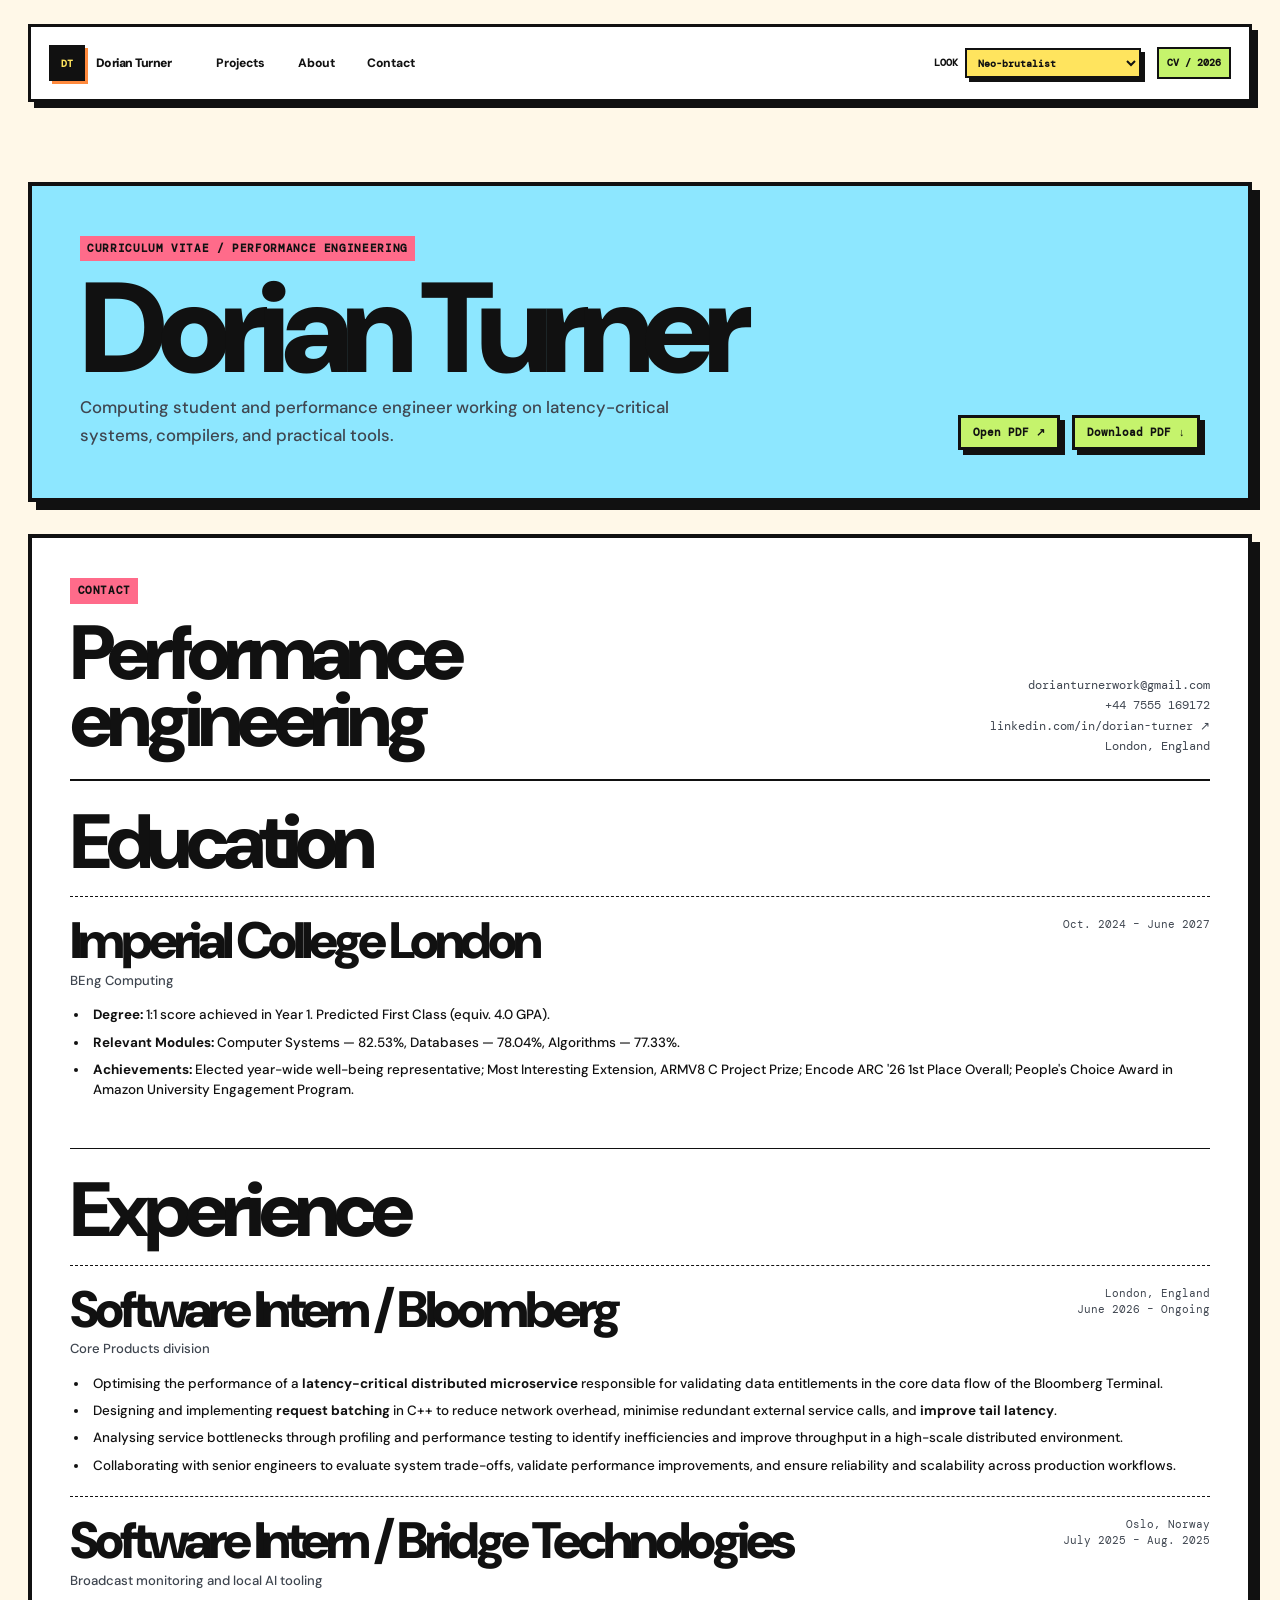
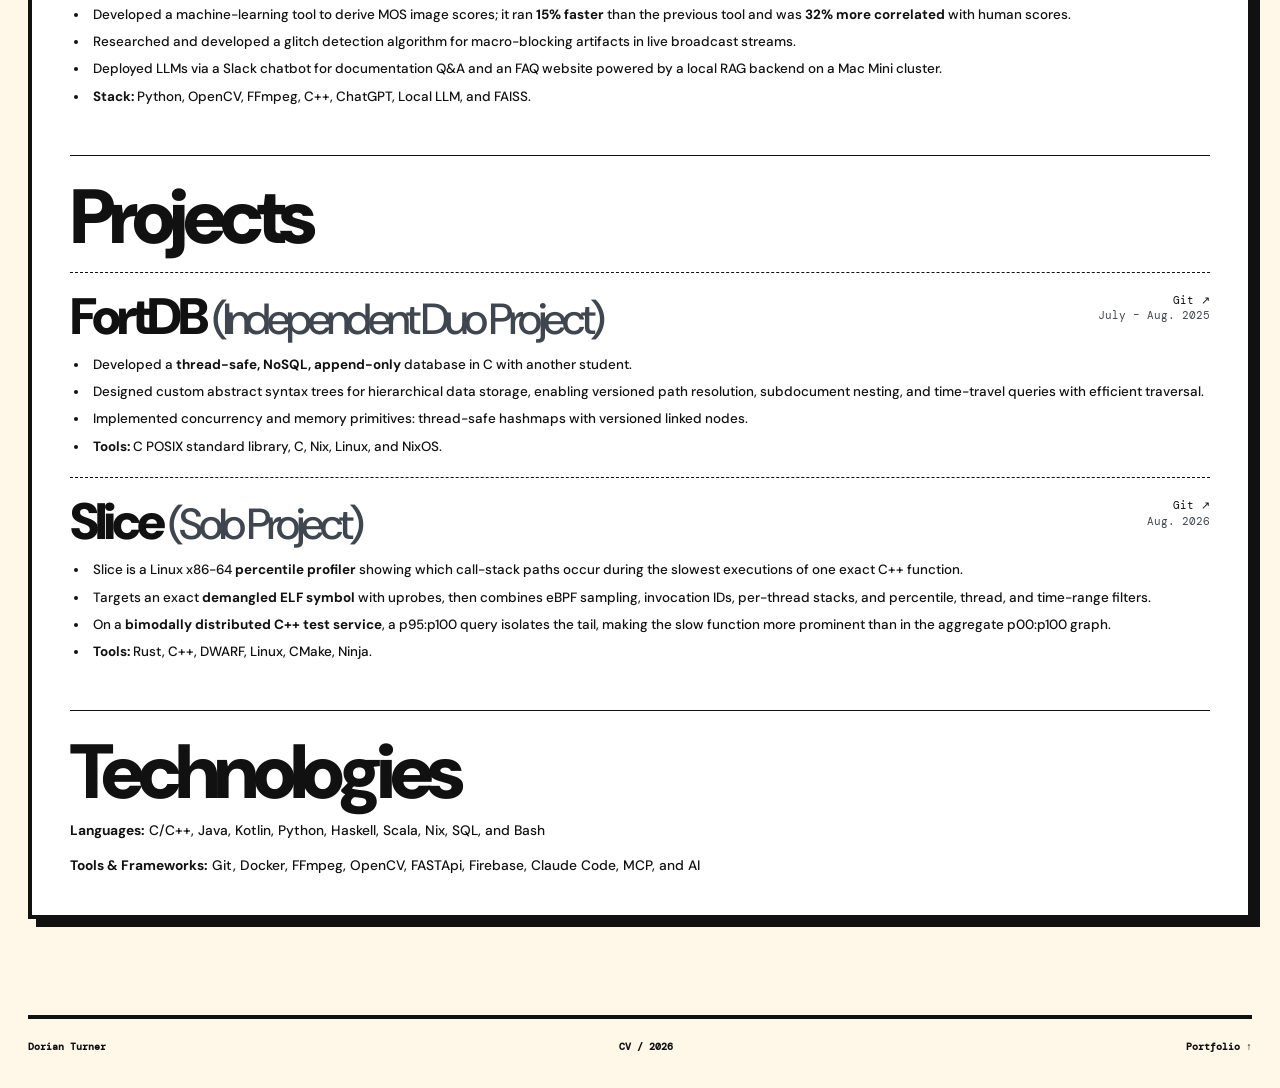
==== cv.html @ 64f3e95e "Add themed CV and live Slice demo" ====
<!doctype html>
<html lang="en">
<head>
  <meta charset="utf-8">
  <meta name="viewport" content="width=device-width, initial-scale=1">
  <meta name="description" content="Dorian Turner's performance engineering CV.">
  <title>CV — Dorian Turner</title>
  <script src="js/theme-config.js"></script>
  <script src="js/theme-preload.js"></script>
  <link href="https://fonts.googleapis.com/css2?family=DM+Mono:wght@400;500&family=DM+Sans:wght@400;500;600;700&family=Orbitron:wght@500;600;700&family=Playfair+Display:wght@600;700&family=Space+Grotesk:wght@400;500;600;700&display=swap" rel="stylesheet">
  <link rel="stylesheet" href="styles/site.css">
  <link rel="stylesheet" href="styles/neo.css">
  <link rel="stylesheet" href="styles/widgets.css">
  <link rel="stylesheet" href="styles/fungus.css">
  <link rel="stylesheet" href="styles/mono.css">
  <link rel="stylesheet" href="styles/web1.css">
  <link rel="stylesheet" href="styles/retro.css">
  <link rel="stylesheet" href="styles/eyesore.css">
  <link rel="stylesheet" href="styles/theme-layout.css">
  <link rel="stylesheet" href="styles/cv.css">
  <script src="js/site.js" defer></script>
</head>
<body>
  <header class="site-header">
    <a class="wordmark" href="index.html" aria-label="Dorian Turner portfolio home"><span class="wordmark-mark">DT</span><span>Dorian Turner</span></a>
    <nav aria-label="Primary navigation"><a href="index.html#projects">Projects</a><a href="index.html#about">About</a><a href="index.html#contact">Contact</a></nav>
    <div class="header-tools">
      <label class="look-switcher" for="look-select"><span>Look</span><select id="look-select" name="look"><option value="neo">Neo-brutalist</option><option value="fungus">Organic</option><option value="mono">Old-school mono desktop</option><option value="web1">Web 1.0</option></select></label>
      <span class="header-meta">CV / 2026</span>
    </div>
  </header>

  <main class="cv-page">
    <section class="cv-hero" aria-labelledby="cv-title">
      <div>
        <p class="section-label">Curriculum vitae / performance engineering</p>
        <h1 id="cv-title">Dorian Turner</h1>
        <p class="cv-lede">Computing student and performance engineer working on latency-critical systems, compilers, and practical tools.</p>
      </div>
      <div class="cv-actions">
        <a class="cv-chip" href="assets/cv/performance-engineering.pdf" target="_blank" rel="noopener noreferrer">Open PDF <span aria-hidden="true">↗</span></a>
        <a class="cv-chip cv-chip-secondary" href="assets/cv/performance-engineering.pdf" download>Download PDF <span aria-hidden="true">↓</span></a>
      </div>
    </section>

    <article class="cv-sheet">
      <header class="cv-contact">
        <div><p class="section-label">Contact</p><h2>Performance engineering</h2></div>
        <div class="cv-contact-links"><a href="mailto:dorianturnerwork@gmail.com">dorianturnerwork@gmail.com</a><a href="tel:+447555169172">+44 7555 169172</a><a href="https://www.linkedin.com/in/dorian-turner/" target="_blank" rel="noopener noreferrer">linkedin.com/in/dorian-turner ↗</a><span>London, England</span></div>
      </header>

      <section class="cv-section" aria-labelledby="cv-education-title">
        <h2 id="cv-education-title">Education</h2>
        <article class="cv-entry">
          <div class="cv-entry-heading"><div><h3>Imperial College London</h3><p>BEng Computing</p></div><time>Oct. 2024 – June 2027</time></div>
          <ul>
            <li><strong>Degree:</strong> 1:1 score achieved in Year 1. Predicted First Class (equiv. 4.0 GPA).</li>
            <li><strong>Relevant Modules:</strong> Computer Systems — 82.53%, Databases — 78.04%, Algorithms — 77.33%.</li>
            <li><strong>Achievements:</strong> Elected year-wide well-being representative; Most Interesting Extension, ARMV8 C Project Prize; Encode ARC '26 1st Place Overall; People's Choice Award in Amazon University Engagement Program.</li>
          </ul>
        </article>
      </section>

      <section class="cv-section" aria-labelledby="cv-experience-title">
        <h2 id="cv-experience-title">Experience</h2>
        <article class="cv-entry">
          <div class="cv-entry-heading"><div><h3>Software Intern / Bloomberg</h3><p>Core Products division</p></div><time>London, England<br>June 2026 – Ongoing</time></div>
          <ul>
            <li>Optimising the performance of a <strong>latency-critical distributed microservice</strong> responsible for validating data entitlements in the core data flow of the Bloomberg Terminal.</li>
            <li>Designing and implementing <strong>request batching</strong> in C++ to reduce network overhead, minimise redundant external service calls, and <strong>improve tail latency</strong>.</li>
            <li>Analysing service bottlenecks through profiling and performance testing to identify inefficiencies and improve throughput in a high-scale distributed environment.</li>
            <li>Collaborating with senior engineers to evaluate system trade-offs, validate performance improvements, and ensure reliability and scalability across production workflows.</li>
          </ul>
        </article>
        <article class="cv-entry">
          <div class="cv-entry-heading"><div><h3>Software Intern / Bridge Technologies</h3><p>Broadcast monitoring and local AI tooling</p></div><time>Oslo, Norway<br>July 2025 – Aug. 2025</time></div>
          <ul>
            <li>Developed a machine-learning tool to derive MOS image scores; it ran <strong>15% faster</strong> than the previous tool and was <strong>32% more correlated</strong> with human scores.</li>
            <li>Researched and developed a glitch detection algorithm for macro-blocking artifacts in live broadcast streams.</li>
            <li>Deployed LLMs via a Slack chatbot for documentation Q&amp;A and an FAQ website powered by a local RAG backend on a Mac Mini cluster.</li>
            <li><strong>Stack:</strong> Python, OpenCV, FFmpeg, C++, ChatGPT, Local LLM, and FAISS.</li>
          </ul>
        </article>
      </section>

      <section class="cv-section" aria-labelledby="cv-projects-title">
        <h2 id="cv-projects-title">Projects</h2>
        <article class="cv-entry">
          <div class="cv-entry-heading"><div><h3>FortDB <span>(Independent Duo Project)</span></h3></div><time><a href="https://github.com/dorianturner/fortdb" target="_blank" rel="noopener noreferrer">Git ↗</a><br>July – Aug. 2025</time></div>
          <ul>
            <li>Developed a <strong>thread-safe, NoSQL, append-only</strong> database in C with another student.</li>
            <li>Designed custom abstract syntax trees for hierarchical data storage, enabling versioned path resolution, subdocument nesting, and time-travel queries with efficient traversal.</li>
            <li>Implemented concurrency and memory primitives: thread-safe hashmaps with versioned linked nodes.</li>
            <li><strong>Tools:</strong> C POSIX standard library, C, Nix, Linux, and NixOS.</li>
          </ul>
        </article>
        <article class="cv-entry">
          <div class="cv-entry-heading"><div><h3>Slice <span>(Solo Project)</span></h3></div><time><a href="https://github.com/dorianturner/slice" target="_blank" rel="noopener noreferrer">Git ↗</a><br>Aug. 2026</time></div>
          <ul>
            <li>Slice is a Linux x86-64 <strong>percentile profiler</strong> showing which call-stack paths occur during the slowest executions of one exact C++ function.</li>
            <li>Targets an exact <strong>demangled ELF symbol</strong> with uprobes, then combines eBPF sampling, invocation IDs, per-thread stacks, and percentile, thread, and time-range filters.</li>
            <li>On a <strong>bimodally distributed C++ test service</strong>, a p95:p100 query isolates the tail, making the slow function more prominent than in the aggregate p00:p100 graph.</li>
            <li><strong>Tools:</strong> Rust, C++, DWARF, Linux, CMake, Ninja.</li>
          </ul>
        </article>
      </section>

      <section class="cv-section cv-technologies" aria-labelledby="cv-technologies-title">
        <h2 id="cv-technologies-title">Technologies</h2>
        <p><strong>Languages:</strong> C/C++, Java, Kotlin, Python, Haskell, Scala, Nix, SQL, and Bash</p>
        <p><strong>Tools &amp; Frameworks:</strong> Git, Docker, FFmpeg, OpenCV, FASTApi, Firebase, Claude Code, MCP, and AI</p>
      </section>
    </article>
  </main>

  <footer class="site-footer"><span>Dorian Turner</span><span>CV / 2026</span><a href="index.html">Portfolio ↑</a></footer>
</body>
</html>
---- styles/site.css ----
/* Neutral component and document structure. Visual themes live in their own files. */
:root {
  --ink: #20242b;
  --muted: #66707a;
  --paper: #f8f7f2;
  --line: #d8d7d0;
  --blue: #cfe4f1;
  --blue-ink: #2d6f91;
  --lilac: #e2dced;
  --orange: #ecb98d;
  --orange-ink: #8a4f2f;
  --cream: #f2e7bd;
  --acid: #dceec2;
  --pink: #ead0d0;
  --serif: "Playfair Display", Georgia, serif;
  --sans: "DM Sans", system-ui, sans-serif;
  --mono: "DM Mono", monospace;
}

* { box-sizing: border-box; }
html { scroll-behavior: smooth; }
body { margin: 0; background: var(--paper); color: var(--ink); font: 400 16px/1.65 var(--sans); }
a { color: inherit; text-decoration: none; }
a:focus-visible, button:focus-visible, input:focus-visible, select:focus-visible { outline: 2px solid var(--blue-ink); outline-offset: 4px; }

.site-header, main, .site-footer { width: min(1180px, calc(100% - 72px)); margin-inline: auto; }
.site-header { display: flex; align-items: center; justify-content: space-between; gap: 2rem; padding: 2.2rem 0 1.5rem; border-bottom: 1px solid var(--line); font-size: .76rem; }
.wordmark { display: inline-flex; align-items: center; gap: .7rem; font-weight: 700; }
.wordmark-mark { display: grid; place-items: center; width: 2rem; height: 2rem; border-radius: 50%; background: var(--ink); color: var(--paper); font: .65rem var(--mono); }
nav { display: flex; gap: 2rem; color: var(--muted); }
nav a:hover { color: var(--blue-ink); }
.header-meta, .section-label, .card-type, .card-index, .card-link, .hero-facts dt, .site-footer { font-family: var(--mono); }
.header-meta { color: var(--muted); font-size: .65rem; }

main { padding: 5.5rem 0 6rem; }
.home-hero { display: grid; grid-template-columns: 1.3fr .7fr; gap: 4rem; align-items: end; min-height: 450px; padding-bottom: 6rem; }
.section-label { margin: 0 0 1rem; color: var(--blue-ink); font-size: .66rem; letter-spacing: .08em; text-transform: uppercase; }
h1, h2, h3, p { margin-top: 0; }
h1 { margin-bottom: 1.3rem; font: 700 clamp(4.5rem, 10vw, 9rem)/.9 var(--serif); letter-spacing: -.07em; }
h2 { margin-bottom: 0; font: 600 clamp(2.5rem, 5vw, 4.6rem)/1 var(--serif); letter-spacing: -.06em; }
.hero-summary { max-width: 32rem; margin: 0; color: var(--muted); font-size: 1.08rem; }
.hero-facts { margin: 0; border-top: 1px solid var(--line); }
.hero-facts div { display: grid; grid-template-columns: 1fr 1.7fr; gap: 1rem; padding: .85rem 0; border-bottom: 1px solid var(--line); }
.hero-facts dt { color: var(--muted); font-size: .63rem; text-transform: uppercase; }
.hero-facts dd { margin: 0; font-size: .78rem; }

.projects-section { padding: 1rem 0 7rem; }
.section-heading, .split-section, .contact-section { display: grid; grid-template-columns: 1fr 1fr; gap: 3rem; }
.section-heading { align-items: end; margin-bottom: 2.5rem; padding-top: 1rem; border-top: 1px solid var(--line); }
.section-note { max-width: 25rem; margin: 0; color: var(--muted); font-size: .85rem; }
.project-index { display: grid; grid-template-columns: repeat(2, 1fr); gap: 1.15rem; }
.index-card { position: relative; display: flex; min-height: 300px; flex-direction: column; justify-content: flex-end; padding: 1.6rem; overflow: hidden; transition: transform .22s ease, box-shadow .22s ease; }
.index-card:hover { transform: translateY(-5px); box-shadow: 7px 7px 0 var(--ink); }
.index-card-blue { background: var(--blue); }
.index-card-lilac { background: var(--lilac); }
.index-card-orange { background: var(--orange); }
.index-card-cream { background: var(--cream); }
.index-card-neutral { background: #e9e8e1; }
.card-index { position: absolute; top: 1.5rem; right: 1.5rem; color: rgba(32,36,43,.48); font-size: .66rem; }
.card-type { align-self: flex-start; margin-bottom: auto; color: var(--muted); font-size: .63rem; letter-spacing: .06em; text-transform: uppercase; }
.index-card h3 { margin: 0 0 .65rem; font: 600 clamp(2rem, 4vw, 3.6rem)/1 var(--serif); letter-spacing: -.06em; }
.index-card p { max-width: 27rem; margin-bottom: 1.5rem; font-size: .88rem; }
.card-link { padding-top: .85rem; border-top: 1px solid rgba(32,36,43,.22); font-size: .64rem; }

.split-section, .contact-section { padding: 2rem 0 7rem; border-top: 1px solid var(--line); }
.text-columns { display: grid; grid-template-columns: 1fr 1fr; gap: 2rem; color: var(--muted); }
.text-columns p { margin: 0; font-size: .9rem; }
.contact-links { display: flex; flex-direction: column; align-items: flex-start; }
.contact-links a { display: flex; justify-content: space-between; width: min(100%, 360px); padding: .8rem 0; border-bottom: 1px solid var(--line); font-size: .86rem; }
.contact-links span { color: var(--blue-ink); }
.site-footer { display: flex; justify-content: space-between; gap: 1rem; padding: 1.5rem 0 2.5rem; border-top: 1px solid var(--line); color: var(--muted); font-size: .64rem; }
.site-footer a:hover { color: var(--blue-ink); }
.fade-in { opacity: 0; transform: translateY(14px); transition: opacity .55s ease, transform .55s ease; }
.fade-in.visible { opacity: 1; transform: none; }

@media (max-width: 760px) {
  .site-header, main, .site-footer { width: min(100% - 36px, 600px); }
  .site-header { flex-wrap: wrap; padding-top: 1.5rem; }
  .site-header nav { order: 3; width: 100%; justify-content: space-between; gap: .5rem; }
  .header-meta { margin-left: auto; }
  .home-hero, .section-heading, .split-section, .contact-section { grid-template-columns: 1fr; gap: 2rem; }
  .home-hero { min-height: auto; padding: 3.5rem 0 5rem; }
  .project-index { grid-template-columns: 1fr; }
  .index-card { min-height: 280px; }
  .text-columns { grid-template-columns: 1fr; gap: 1rem; }
}
@media (max-width: 480px) {
  h1 { font-size: 4rem; }
  main { padding-top: 3.5rem; }
  .projects-section { padding-bottom: 5rem; }
  .split-section, .contact-section { padding-bottom: 5rem; }
}
@media (prefers-reduced-motion: reduce) {
  *, *::before, *::after { scroll-behavior: auto !important; transition-duration: .01ms !important; }
  .fade-in { opacity: 1; transform: none; }
}
---- styles/neo.css ----
/* Neo-brutalist portfolio theme. This file owns Neo visuals only. */
html[data-theme="neo"] {
  --ink: #111111;
  --muted: #3f4650;
  --paper: #fff8e8;
  --line: #111111;
  --blue: #8de7ff;
  --blue-ink: #111111;
  --lilac: #d7b7ff;
  --orange: #ff8a3d;
  --orange-ink: #111111;
  --cream: #ffe45e;
  --acid: #c5f36c;
  --pink: #ff6b8a;
}

html[data-theme="neo"] body { background: var(--paper); color: var(--ink); font-weight: 500; }
html[data-theme="neo"] a:focus-visible,
html[data-theme="neo"] button:focus-visible,
html[data-theme="neo"] input:focus-visible,
html[data-theme="neo"] select:focus-visible { outline: 3px solid var(--pink); outline-offset: 3px; }
html[data-theme="neo"] .site-header { margin-top: 1.5rem; padding: 1rem 1.1rem; border: 3px solid var(--ink); background: #ffffff; box-shadow: 6px 6px 0 var(--ink); }
html[data-theme="neo"] .wordmark { font-weight: 900; letter-spacing: -.04em; }
html[data-theme="neo"] .wordmark-mark { width: 2.25rem; height: 2.25rem; border-radius: 0; background: var(--ink); color: var(--cream); font-weight: 700; box-shadow: 3px 3px 0 var(--orange); }
html[data-theme="neo"] nav { gap: .5rem; color: var(--ink); }
html[data-theme="neo"] nav a { padding: .45rem .65rem; border: 2px solid transparent; font-weight: 800; }
html[data-theme="neo"] nav a:hover { border-color: var(--ink); background: var(--cream); color: var(--ink); }
html[data-theme="neo"] .header-meta { padding: .35rem .5rem; border: 2px solid var(--ink); background: var(--acid); color: var(--ink); font-weight: 700; }
html[data-theme="neo"] main { padding-top: 5rem; }
html[data-theme="neo"] .home-hero { position: relative; min-height: 480px; padding: 3rem; border: 4px solid var(--ink); background: var(--yellow, var(--cream)); box-shadow: 12px 12px 0 var(--ink); }
html[data-theme="neo"] .section-label { display: inline-block; margin-bottom: 1rem; padding: .25rem .45rem; background: var(--pink); color: var(--ink); font-weight: 700; letter-spacing: .06em; }
html[data-theme="neo"] h1,
html[data-theme="neo"] h2,
html[data-theme="neo"] h3 { font-family: var(--sans); font-weight: 900; letter-spacing: -.08em; }
html[data-theme="neo"] h1 { font-size: clamp(4rem, 10vw, 9rem); line-height: .82; }
html[data-theme="neo"] h2 { font-size: clamp(2.5rem, 6vw, 5.5rem); line-height: .88; }
html[data-theme="neo"] .hero-summary,
html[data-theme="neo"] .section-note,
html[data-theme="neo"] .text-columns,
html[data-theme="neo"] .contact-links,
html[data-theme="neo"] .project-summary,
html[data-theme="neo"] .project-section-heading p,
html[data-theme="neo"] .explain-card p { color: var(--ink); }
html[data-theme="neo"] .hero-summary { max-width: 36rem; font-size: 1.1rem; font-weight: 700; }
html[data-theme="neo"] .hero-facts { border-top: 3px solid var(--ink); }
html[data-theme="neo"] .hero-facts div { padding: 1rem 0; border-bottom: 3px solid var(--ink); }
html[data-theme="neo"] .hero-facts dt { color: var(--ink); font-weight: 900; }
html[data-theme="neo"] .hero-facts dd { font-weight: 800; }
html[data-theme="neo"] .projects-section { padding-top: 2rem; }
html[data-theme="neo"] .section-heading,
html[data-theme="neo"] .split-section,
html[data-theme="neo"] .contact-section { gap: 4rem; }
html[data-theme="neo"] .section-heading { padding-top: 1.25rem; border-top: 4px solid var(--ink); }
html[data-theme="neo"] .section-note { padding: 1rem; border: 3px solid var(--ink); background: #ffffff; box-shadow: 5px 5px 0 var(--ink); font-weight: 700; }
html[data-theme="neo"] .project-index { gap: 1.5rem; }
html[data-theme="neo"] .index-card { min-height: 330px; padding: 1.5rem; border: 4px solid var(--ink); box-shadow: 8px 8px 0 var(--ink); transition: transform .16s ease, box-shadow .16s ease; }
html[data-theme="neo"] .index-card:hover { transform: translate(-5px, -5px); box-shadow: 13px 13px 0 var(--ink); }
html[data-theme="neo"] .index-card-blue { background: var(--blue); }
html[data-theme="neo"] .index-card-lilac { background: var(--lilac); }
html[data-theme="neo"] .index-card-orange { background: var(--orange); }
html[data-theme="neo"] .index-card-cream { background: var(--cream); }
html[data-theme="neo"] .index-card-neutral { background: var(--acid); }
html[data-theme="neo"] .card-index { top: 1.2rem; right: 1.2rem; padding: .3rem .45rem; border: 2px solid var(--ink); background: #ffffff; color: var(--ink); font-weight: 800; }
html[data-theme="neo"] .card-type { color: var(--ink); font-weight: 900; }
html[data-theme="neo"] .index-card h3 { font-size: clamp(2.2rem, 4vw, 4rem); }
html[data-theme="neo"] .index-card p { font-weight: 700; }
html[data-theme="neo"] .card-link { border-top: 3px solid var(--ink); font-weight: 900; }
html[data-theme="neo"] .split-section,
html[data-theme="neo"] .contact-section { border-top: 4px solid var(--ink); }
html[data-theme="neo"] .text-columns p { padding: 1rem; border: 3px solid var(--ink); background: #ffffff; box-shadow: 5px 5px 0 var(--ink); font-weight: 700; }
html[data-theme="neo"] .contact-links a { border: 3px solid var(--ink); margin-bottom: .65rem; padding: .8rem 1rem; background: var(--pink); box-shadow: 4px 4px 0 var(--ink); font-weight: 900; }
html[data-theme="neo"] .contact-links a:hover { transform: translate(-3px, -3px); box-shadow: 7px 7px 0 var(--ink); }
html[data-theme="neo"] .contact-links span { color: var(--ink); }
html[data-theme="neo"] .site-footer { padding: 1.25rem 0 2rem; border-top: 4px solid var(--ink); color: var(--ink); font-weight: 800; }
html[data-theme="neo"] .header-tools { display: flex; align-items: center; gap: 1rem; }
html[data-theme="neo"] .look-switcher { display: flex; align-items: center; gap: .45rem; color: var(--ink); font: 700 .64rem/1 var(--mono); text-transform: uppercase; }
html[data-theme="neo"] .look-switcher select { min-width: 9.5rem; padding: .35rem .45rem; border: 2px solid var(--ink); background: var(--cream); color: var(--ink); font: 700 .64rem/1 var(--mono); }
html[data-theme="neo"] .index-card h3 { font-family: var(--sans); }
html[data-theme="neo"] .hero-portrait { width: min(100%, 320px); margin: 0 0 0 auto; border: 4px solid var(--ink); background: var(--acid); box-shadow: 10px 10px 0 var(--ink); }
html[data-theme="neo"] .hero-portrait img { display: block; width: 100%; aspect-ratio: 4 / 5; object-fit: cover; }
html[data-theme="neo"] .hero-portrait figcaption { padding: .7rem .8rem; border-top: 3px solid var(--ink); font: 700 .7rem/1.2 var(--mono); text-transform: uppercase; }
html[data-theme="neo"] .about-section { padding: 3rem 0 5rem; border-top: 4px solid var(--ink); }
html[data-theme="neo"] .about-heading { display: block; margin-bottom: 2rem; padding-top: 0; border-top: 0; }
html[data-theme="neo"] .about-copy { display: grid; grid-template-columns: repeat(2, minmax(0, 1fr)); gap: 1rem 2rem; max-width: 940px; }
html[data-theme="neo"] .about-card { min-height: 220px; padding: 1.25rem; border: 3px solid var(--ink); box-shadow: 7px 7px 0 var(--ink); }
html[data-theme="neo"] .about-card-blue { background: var(--blue); }
html[data-theme="neo"] .about-card-pink { background: var(--pink); }
html[data-theme="neo"] .about-card-label { display: inline-block; margin-bottom: 2rem; padding: .35rem .5rem; border: 2px solid var(--ink); background: var(--ink); color: var(--cream); font: 700 .68rem/1 var(--mono); text-transform: uppercase; }
html[data-theme="neo"] .about-card p { margin: 0; max-width: 28rem; font-size: 1.08rem; font-weight: 800; line-height: 1.45; }
html[data-theme="neo"] .projects-heading { grid-template-columns: 1fr; }
html[data-theme="neo"] .card-actions { display: flex; align-items: center; gap: .75rem; margin-top: 1.5rem; padding-top: .85rem; border-top: 3px solid var(--ink); }
html[data-theme="neo"] .card-link { flex: 1; padding-top: 0; border-top: 0; }
html[data-theme="neo"] .card-git { padding: .4rem .55rem; border: 2px solid var(--ink); background: #ffffff; font: 700 .64rem/1 var(--mono); }
html[data-theme="neo"] .card-link:hover { text-decoration: underline; }
html[data-theme="neo"] .card-git:hover { background: var(--pink); color: var(--ink); transform: translate(-2px, -2px); box-shadow: 3px 3px 0 var(--ink); }
html[data-theme="neo"] .index-card[role="link"] { cursor: pointer; }
html[data-theme="neo"] .index-card[role="link"]:focus-visible { outline: 4px solid var(--pink); outline-offset: 5px; }
html[data-theme="neo"] .contact-section { display: block; }
html[data-theme="neo"] .contact-section > div:first-child { margin-bottom: 2rem; }
html[data-theme="neo"] .contact-links { display: grid; grid-template-columns: repeat(3, minmax(0, 1fr)); gap: 1rem; align-items: stretch; }
html[data-theme="neo"] .contact-links a { width: auto; min-height: 72px; margin: 0; }

@media (max-width: 760px) {
  html[data-theme="neo"] .hero-portrait { width: min(100%, 280px); margin: 0; }
  html[data-theme="neo"] .about-copy { grid-template-columns: 1fr; }
  html[data-theme="neo"] .about-copy p:first-child { grid-column: auto; }
  html[data-theme="neo"] .contact-links { grid-template-columns: 1fr; }
}

/* Project pages and widgets stay in the Neo module, not shared styles. */
html[data-theme="neo"] .project-main { padding-top: 2.5rem; }
html[data-theme="neo"] .project-nav { padding: .85rem 1rem; border: 3px solid var(--ink); background: var(--acid); color: var(--ink); font-weight: 800; box-shadow: 5px 5px 0 var(--ink); }
html[data-theme="neo"] .project-nav a:hover { color: var(--ink); text-decoration: underline; }
html[data-theme="neo"] .project-header { position: relative; margin-top: 3rem; padding: 3rem; border: 4px solid var(--ink); background: var(--blue); box-shadow: 12px 12px 0 var(--ink); }
html[data-theme="neo"] .project-header h1 { margin-bottom: 1.1rem; font-size: clamp(4rem, 9vw, 8rem); }
html[data-theme="neo"] .project-summary { font-weight: 700; }
html[data-theme="neo"] .project-facts { border-top: 3px solid var(--ink); }
html[data-theme="neo"] .project-facts div { padding: 1rem 0; border-bottom: 3px solid var(--ink); }
html[data-theme="neo"] .project-facts dt { color: var(--ink); font-weight: 900; }
html[data-theme="neo"] .project-facts dd { font-weight: 800; }
html[data-theme="neo"] .project-section { padding: 3rem 0 5rem; border-top: 4px solid var(--ink); }
html[data-theme="neo"] .project-section-heading { margin-bottom: 2rem; }
html[data-theme="neo"] .project-section-heading h2 { font-weight: 900; }
html[data-theme="neo"] .project-section-heading p { font-weight: 700; }
html[data-theme="neo"] .explain-grid { gap: 1rem; }
html[data-theme="neo"] .explain-card { min-height: 190px; padding: 1.1rem; border: 3px solid var(--ink); background: #ffffff; box-shadow: 6px 6px 0 var(--ink); }
html[data-theme="neo"] .explain-card .section-label { margin: -1.1rem -1.1rem 1.25rem; }
html[data-theme="neo"] .explain-card h3 { margin-bottom: .7rem; font-size: 1.55rem; letter-spacing: -.06em; }
html[data-theme="neo"] .explain-card p { font-weight: 600; }
html[data-theme="neo"] .flow-map { gap: .9rem; padding: .3rem 0 1rem; }
html[data-theme="neo"] .flow-node { min-height: 135px; padding: 1rem; border: 3px solid var(--ink); background: #ffffff; box-shadow: 5px 5px 0 var(--ink); }
html[data-theme="neo"] .flow-node > span { color: var(--ink); font-weight: 900; }
html[data-theme="neo"] .flow-node strong { font-family: var(--sans); font-weight: 900; letter-spacing: -.05em; }
html[data-theme="neo"] .flow-node small { color: var(--muted); font-weight: 700; }
html[data-theme="neo"] .flow-arrow { color: var(--ink); font-weight: 900; }
html[data-theme="neo"] .site-footer.project-footer { margin-top: 0; }
html[data-theme="neo"] .project-button { border: 3px solid var(--ink); background: var(--pink); color: var(--ink); box-shadow: 5px 5px 0 var(--ink); font-family: var(--mono); font-weight: 800; }
html[data-theme="neo"] .project-button:hover { background: var(--acid); color: var(--ink); transform: translate(-3px, -3px); box-shadow: 8px 8px 0 var(--ink); }

html[data-theme="neo"] .widget-shell { margin-top: 2rem; padding: 1.25rem; border: 4px solid var(--ink); background: #ffffff; box-shadow: 8px 8px 0 var(--ink); }
html[data-theme="neo"] .widget-toolbar,
html[data-theme="neo"] .phase-toolbar { padding-bottom: 1rem; border-bottom: 3px solid var(--ink); }
html[data-theme="neo"] .control label,
html[data-theme="neo"] .control output,
html[data-theme="neo"] .phase-route span,
html[data-theme="neo"] .phase-source { color: var(--ink); font-weight: 900; }
html[data-theme="neo"] select,
html[data-theme="neo"] button { border: 3px solid var(--ink); background: var(--cream); color: var(--ink); box-shadow: 4px 4px 0 var(--ink); font-weight: 800; }
html[data-theme="neo"] select:hover,
html[data-theme="neo"] button:hover { background: var(--pink); color: var(--ink); transform: translate(-2px, -2px); box-shadow: 6px 6px 0 var(--ink); }
html[data-theme="neo"] .range-row input { accent-color: var(--pink); }
html[data-theme="neo"] .widget-status { color: var(--ink); font-weight: 900; }
html[data-theme="neo"] .widget-grid { gap: 1rem; }
html[data-theme="neo"] .widget-card { padding: 1rem; border: 3px solid var(--ink); background: var(--acid); box-shadow: 4px 4px 0 var(--ink); }
html[data-theme="neo"] .widget-card strong { font-family: var(--sans); font-weight: 900; }
html[data-theme="neo"] .widget-card span { color: var(--ink); font-weight: 700; }
html[data-theme="neo"] .visual-svg { border: 4px solid var(--ink); background: #071018; }
html[data-theme="neo"] .svg-wall { stroke: #ffffff; }
html[data-theme="neo"] .svg-player { fill: var(--blue); }
html[data-theme="neo"] .svg-enemy { fill: var(--pink); }
html[data-theme="neo"] .svg-sensor { fill: var(--cream); }
html[data-theme="neo"] .svg-vision { fill: rgba(141,231,255,.28); stroke: var(--blue); }
html[data-theme="neo"] .svg-smoke { fill: rgba(255,255,255,.3); }
html[data-theme="neo"] .pipeline { gap: .75rem; }
html[data-theme="neo"] .pipeline-step { border: 3px solid var(--ink); background: #ffffff; box-shadow: 4px 4px 0 var(--ink); }
html[data-theme="neo"] .pipeline-step.is-active { border-color: var(--ink); background: var(--blue); }
html[data-theme="neo"] .pipeline-step span { color: var(--ink); font-weight: 900; }
html[data-theme="neo"] .pipeline-step strong { font-family: var(--sans); font-weight: 900; }
html[data-theme="neo"] .code-preview { border: 3px solid var(--ink); background: var(--ink); color: var(--acid); }
html[data-theme="neo"] .timeline-item { border-top: 3px solid var(--ink); }
html[data-theme="neo"] .timeline-item::before { background: var(--ink); }
html[data-theme="neo"] .timeline-item.is-active { border-color: var(--ink); }
html[data-theme="neo"] .timeline-item.is-active::before { background: var(--pink); }
html[data-theme="neo"] .timeline-item strong { font-family: var(--sans); font-weight: 900; }
html[data-theme="neo"] .timeline-item span { color: var(--ink); font-weight: 700; }
html[data-theme="neo"] .event-row { border: 3px solid var(--ink); background: var(--cream); font-weight: 700; }
html[data-theme="neo"] .event-row time { color: var(--ink); font-weight: 900; }
html[data-theme="neo"] .pump-bar { height: .55rem; background: var(--ink); }
html[data-theme="neo"] .pump-bar i { background: var(--pink); }
html[data-theme="neo"] .screenshot-grid { gap: 1.25rem; }
html[data-theme="neo"] .screenshot-card { border: 4px solid var(--ink); background: #ffffff; box-shadow: 7px 7px 0 var(--ink); }
html[data-theme="neo"] .screenshot-frame { background: var(--acid); border-bottom: 3px solid var(--ink); }
html[data-theme="neo"] .screenshot-card figcaption { padding: 1rem; }
html[data-theme="neo"] .screenshot-card figcaption strong { font-family: var(--sans); font-weight: 900; }
html[data-theme="neo"] .screenshot-card figcaption span { color: var(--ink); font-weight: 600; }
html[data-theme="neo"] .phase-tabs { gap: .75rem; }
html[data-theme="neo"] .phase-tab { border: 3px solid var(--ink); background: #ffffff; box-shadow: 4px 4px 0 var(--ink); }
html[data-theme="neo"] .phase-tab:hover,
html[data-theme="neo"] .phase-tab.is-active { border-color: var(--ink); background: var(--pink); transform: translate(-2px, -2px); box-shadow: 6px 6px 0 var(--ink); }
html[data-theme="neo"] .phase-tab span { color: var(--ink); font-weight: 900; }
html[data-theme="neo"] .phase-tab strong { font-family: var(--sans); font-weight: 900; }
html[data-theme="neo"] .phase-detail { border: 3px solid var(--ink); background: var(--acid); }
html[data-theme="neo"] .phase-route div { border: 3px solid var(--ink); background: #ffffff; }
html[data-theme="neo"] .phase-route .phase-output { border-color: var(--ink); background: var(--blue); }
html[data-theme="neo"] .phase-route strong { font-family: var(--sans); font-weight: 900; }
html[data-theme="neo"] .phase-route b { color: var(--ink); font-weight: 900; }
html[data-theme="neo"] .phase-copy { color: var(--ink); font-weight: 700; }
html[data-theme="neo"] .meantime-step { border: 3px solid var(--ink); background: #ffffff; box-shadow: 4px 4px 0 var(--ink); }
html[data-theme="neo"] .meantime-step small,
html[data-theme="neo"] .lane-label { color: var(--ink); font-weight: 900; }
html[data-theme="neo"] .meantime-step strong { font-family: var(--sans); font-weight: 900; }
html[data-theme="neo"] .meantime-step span { color: var(--ink); font-weight: 600; }
html[data-theme="neo"] .contract-lane .meantime-step { border-color: var(--ink); background: var(--orange); }
html[data-theme="neo"] .meantime-note { border-top: 3px solid var(--ink); }
html[data-theme="neo"] .meantime-note strong { font-family: var(--sans); font-weight: 900; }
html[data-theme="neo"] .meantime-note span { color: var(--ink); font-weight: 600; }
html[data-theme="neo"] .fortdb-diagram { padding: 1.25rem; border: 4px solid var(--ink); background: var(--cream); box-shadow: 6px 6px 0 var(--ink); }
html[data-theme="neo"] .diagram-heading span { color: var(--ink); font-weight: 900; }
html[data-theme="neo"] .diagram-heading h3 { font-family: var(--sans); font-weight: 900; }
html[data-theme="neo"] .fortdb-diagram > p { color: var(--ink); font-weight: 600; }
html[data-theme="neo"] .tree-line strong,
html[data-theme="neo"] .write-path > div,
html[data-theme="neo"] .version-root,
html[data-theme="neo"] .version-map { border: 3px solid var(--ink); background: #ffffff; box-shadow: 3px 3px 0 var(--ink); }
html[data-theme="neo"] .tree-line strong:last-child,
html[data-theme="neo"] .write-path > div:last-child { border-color: var(--ink); background: var(--blue); }
html[data-theme="neo"] .tree-line i,
html[data-theme="neo"] .write-path > i,
html[data-theme="neo"] .version-diagram > i { color: var(--ink); font-weight: 900; }
html[data-theme="neo"] .tree-branches div { border-top: 3px solid var(--ink); }
html[data-theme="neo"] .tree-branches b,
html[data-theme="neo"] .version-root strong,
html[data-theme="neo"] .version-chain b,
html[data-theme="neo"] .write-path strong { font-family: var(--sans); font-weight: 900; }
html[data-theme="neo"] .tree-branches span,
html[data-theme="neo"] .version-map > span,
html[data-theme="neo"] .version-chain span,
html[data-theme="neo"] .write-path small { color: var(--ink); font-weight: 700; }
html[data-theme="neo"] .version-chain div { border: 3px solid var(--ink); background: var(--pink); }
html[data-theme="neo"] .architecture-node { border: 3px solid var(--ink); background: #ffffff; box-shadow: 4px 4px 0 var(--ink); }
html[data-theme="neo"] .architecture-node.is-accent { border-color: var(--ink); background: var(--blue); }
html[data-theme="neo"] .architecture-node small,
html[data-theme="neo"] .context-band small { color: var(--ink); font-weight: 900; }
html[data-theme="neo"] .architecture-node strong,
html[data-theme="neo"] .context-band strong { font-family: var(--sans); font-weight: 900; }
html[data-theme="neo"] .architecture-node span,
html[data-theme="neo"] .architecture-caption { color: var(--ink); font-weight: 600; }
html[data-theme="neo"] .architecture-row > b { color: var(--ink); font-weight: 900; }
html[data-theme="neo"] .context-band { border: 3px solid var(--ink); background: var(--orange); }
html[data-theme="neo"] .context-band > span { color: var(--ink); font-weight: 800; }
html[data-theme="neo"] .context-band > b { color: var(--ink); font-weight: 900; }

@media (max-width: 760px) {
  html[data-theme="neo"] .project-header { padding: 2rem 1.25rem; box-shadow: 7px 7px 0 var(--ink); }
  html[data-theme="neo"] .project-section { padding-bottom: 4rem; }
  html[data-theme="neo"] .explain-card { box-shadow: 4px 4px 0 var(--ink); }
  html[data-theme="neo"] .widget-shell { box-shadow: 5px 5px 0 var(--ink); }
  html[data-theme="neo"] .screenshot-card,
  html[data-theme="neo"] .fortdb-diagram { box-shadow: 4px 4px 0 var(--ink); }
}
---- styles/widgets.css ----
.widget-shell { margin-top: 2rem; padding: 1.25rem; border: 1px solid var(--line); background: #fffef9; }
.widget-toolbar { display: flex; flex-wrap: wrap; align-items: end; gap: 1rem; padding-bottom: 1.25rem; border-bottom: 1px solid var(--line); }
.control { display: grid; gap: .35rem; min-width: 150px; }.control label, .control output { color: var(--muted); font: .65rem var(--mono); text-transform: uppercase; }.control output { color: var(--ink); text-align: right; }.range-row { display: flex; align-items: center; gap: .5rem; }.range-row input { width: 120px; accent-color: var(--blue-ink); }
select, button { border: 1px solid var(--ink); border-radius: 0; background: var(--paper); color: var(--ink); font: .72rem var(--mono); padding: .65rem .75rem; }button { cursor: pointer; }button:hover { background: var(--ink); color: var(--paper); }
.widget-status { min-height: 1.5rem; margin: 1rem 0; color: var(--blue-ink); font: .72rem var(--mono); }.widget-grid { display: grid; grid-template-columns: repeat(3, 1fr); gap: .75rem; }.widget-card { padding: 1rem; border: 1px solid var(--line); background: var(--paper); }.widget-card strong, .widget-card span { display: block; }.widget-card strong { margin-bottom: .3rem; font: 600 1.05rem var(--serif); }.widget-card span { color: var(--muted); font: .68rem var(--mono); }
.visual-svg { display: block; width: 100%; height: auto; min-height: 210px; margin-top: 1rem; border: 1px solid var(--line); background: #f0f3f2; }.svg-label { fill: var(--muted); font: 10px var(--mono); }.svg-wall { stroke: var(--ink); stroke-width: 8; stroke-linecap: round; }.svg-player { fill: var(--blue-ink); }.svg-enemy { fill: #b45c4a; }.svg-sensor { fill: var(--orange-ink); }.svg-vision { fill: rgba(45,111,145,.18); stroke: var(--blue-ink); stroke-width: 1; }.svg-smoke { fill: rgba(110,110,110,.32); }
.pipeline { display: grid; grid-template-columns: repeat(6, 1fr); gap: .5rem; margin-top: 1.2rem; }.pipeline-step { min-height: 76px; padding: .65rem; border: 1px solid var(--line); background: var(--paper); text-align: left; }.pipeline-step.is-active { border-color: var(--blue-ink); background: var(--blue); }.pipeline-step span { display: block; color: var(--muted); font: .6rem var(--mono); }.pipeline-step strong { display: block; margin-top: .6rem; font: 600 .84rem var(--serif); }.code-preview { min-height: 90px; margin: .75rem 0 0; padding: .9rem; overflow: auto; background: #252a30; color: #e8ecec; font: .72rem/1.6 var(--mono); white-space: pre-wrap; }
.timeline { display: grid; grid-template-columns: repeat(4, 1fr); gap: 0; margin-top: 1.5rem; }.timeline-item { position: relative; padding: 1rem .75rem 0; border-top: 2px solid var(--line); }.timeline-item::before { position: absolute; top: -.4rem; left: 0; width: .7rem; height: .7rem; border-radius: 50%; background: var(--line); content: ""; }.timeline-item.is-active { border-color: var(--blue-ink); }.timeline-item.is-active::before { background: var(--blue-ink); }.timeline-item strong { display: block; font: 600 1rem var(--serif); }.timeline-item span { color: var(--muted); font: .67rem var(--mono); }
.event-log { display: grid; gap: .45rem; margin-top: 1rem; }.event-row { display: grid; grid-template-columns: 8rem 1fr; gap: 1rem; padding: .55rem .7rem; border-left: 2px solid var(--blue-ink); background: var(--paper); font-size: .78rem; }.event-row time { color: var(--muted); font: .65rem var(--mono); }
.pump-bar { height: .35rem; margin-top: .8rem; background: var(--line); }.pump-bar i { display: block; width: var(--pump); height: 100%; background: var(--orange-ink); }.pump-bar i.is-running { animation: pump-run 1.3s ease-in-out infinite alternate; } @keyframes pump-run { from { opacity: .35; transform: scaleX(.55); transform-origin: left; } to { opacity: 1; transform: scaleX(1); transform-origin: left; } }
@media (max-width: 700px) { .widget-grid, .pipeline { grid-template-columns: 1fr; }.timeline { grid-template-columns: 1fr 1fr; gap: 1rem; }.timeline-item { border-top: 0; border-left: 2px solid var(--line); padding: .2rem 0 .8rem 1rem; }.timeline-item::before { top: .2rem; left: -.4rem; }.event-row { grid-template-columns: 1fr; gap: .2rem; } }

.screenshot-grid { display: grid; grid-template-columns: repeat(auto-fit, minmax(280px, 1fr)); gap: 1rem; }
.screenshot-card { margin: 0; border: 1px solid var(--line); background: #fffef9; }
.screenshot-frame { display: flex; min-height: 220px; align-items: center; justify-content: center; overflow: hidden; padding: .75rem; background: #f1f1ed; }
.screenshot-frame img { display: block; width: 100%; height: auto; max-height: 520px; object-fit: contain; }
.screenshot-card figcaption { display: grid; gap: .35rem; padding: .9rem 1rem 1rem; }
.screenshot-card figcaption strong { font: 600 1.1rem/1.1 var(--serif); }
.screenshot-card figcaption span { color: var(--muted); font-size: .78rem; line-height: 1.45; }

.phase-toolbar { display: flex; align-items: end; justify-content: space-between; gap: 1rem; padding-bottom: 1rem; border-bottom: 1px solid var(--line); }
.phase-tabs { display: grid; grid-template-columns: repeat(6, 1fr); gap: .5rem; margin-top: 1rem; }
.phase-tab { min-height: 82px; padding: .7rem; border: 1px solid var(--line); background: var(--paper); color: var(--ink); text-align: left; }
.phase-tab:hover, .phase-tab.is-active { border-color: var(--blue-ink); background: var(--blue); }
.phase-tab span, .phase-tab strong { display: block; }
.phase-tab span { color: var(--muted); font: .62rem var(--mono); }
.phase-tab strong { margin-top: .7rem; font: 600 .92rem/1.05 var(--serif); }
.phase-detail { margin-top: 1rem; padding: 1.2rem; border: 1px solid var(--line); background: #f7f8f5; }
.phase-route { display: grid; grid-template-columns: 1fr auto 1fr; align-items: center; gap: 1rem; }
.phase-route div { display: grid; gap: .35rem; min-height: 70px; padding: .8rem; border: 1px solid var(--line); background: #fffef9; }
.phase-route span, .phase-source { color: var(--muted); font: .65rem var(--mono); text-transform: uppercase; }
.phase-route strong { font: 600 1.25rem/1.1 var(--serif); }
.phase-route b { color: var(--blue-ink); font: 1.4rem var(--mono); }
.phase-route .phase-output { border-color: var(--blue-ink); }
.phase-copy { max-width: 48rem; margin: 1.2rem 0 .75rem; color: var(--muted); font-size: .88rem; }
.phase-source { margin: 0; text-transform: none; }

.meantime-diagram { display: grid; gap: .75rem; }
.meantime-lane { display: grid; grid-template-columns: 10rem 1fr auto 1fr; align-items: stretch; gap: .75rem; }
.lane-label { padding: .9rem 0; color: var(--blue-ink); font: .65rem var(--mono); text-transform: uppercase; }
.meantime-step { display: grid; gap: .45rem; min-height: 120px; padding: 1rem; border: 1px solid var(--line); background: #fffef9; }
.meantime-step small { color: var(--blue-ink); font: .62rem var(--mono); }
.meantime-step strong { font: 600 1.2rem/1.05 var(--serif); }
.meantime-step span { color: var(--muted); font-size: .75rem; line-height: 1.4; }
.meantime-lane > i { align-self: center; color: var(--blue-ink); font: 1.2rem var(--mono); font-style: normal; }
.contract-lane .meantime-step { border-color: var(--orange); }
.destination-lane { grid-template-columns: 10rem 1fr; }
.meantime-note { display: grid; grid-template-columns: 10rem 1fr; gap: .75rem; margin-top: .5rem; padding: .9rem 0 0; border-top: 1px solid var(--line); }
.meantime-note strong { font: 600 1rem var(--serif); }
.meantime-note span { color: var(--muted); font-size: .78rem; }

.fortdb-diagrams { display: grid; gap: 1rem; }
.fortdb-diagram { padding: 1.25rem; border: 1px solid var(--line); background: #fffef9; }
.diagram-heading { display: grid; gap: .45rem; margin-bottom: 1.25rem; }
.diagram-heading span { color: var(--blue-ink); font: .65rem var(--mono); text-transform: uppercase; }
.diagram-heading h3 { margin: 0; font: 600 1.65rem/1.05 var(--serif); }
.fortdb-diagram > p { max-width: 52rem; margin: 1.15rem 0 0; color: var(--muted); font-size: .8rem; line-height: 1.5; }
.tree-line, .write-path, .version-diagram { display: flex; align-items: center; gap: .7rem; overflow-x: auto; padding-bottom: .25rem; }
.tree-line strong, .write-path > div, .version-root, .version-map { padding: .8rem; border: 1px solid var(--line); background: var(--paper); white-space: nowrap; }
.tree-line strong:last-child, .write-path > div:last-child { border-color: var(--blue-ink); }
.tree-line i, .write-path > i, .version-diagram > i { color: var(--blue-ink); font: 1rem var(--mono); font-style: normal; }
.tree-branches { display: grid; grid-template-columns: repeat(4, 1fr); gap: .6rem; margin-top: .7rem; padding-left: 4.5rem; }
.tree-branches div { display: grid; gap: .4rem; padding: .7rem; border-top: 2px solid var(--ink); }
.tree-branches b { font: 600 .95rem var(--serif); }
.tree-branches span, .version-map > span, .version-chain span, .write-path small { color: var(--muted); font: .62rem var(--mono); }
.version-root, .version-map { display: grid; gap: .55rem; }
.version-root small { color: var(--blue-ink); font: .62rem var(--mono); }
.version-root strong { font: 600 1rem var(--serif); }
.version-chain { display: flex; align-items: center; gap: .5rem; margin-top: .2rem; }
.version-chain div { display: grid; gap: .3rem; min-width: 90px; padding: .55rem; border: 1px solid var(--line); }
.version-chain b { font: 600 1rem var(--serif); }
.write-path { align-items: stretch; }
.write-path > div { display: grid; gap: .45rem; flex: 1; white-space: normal; }
.write-path strong { font: 600 .92rem/1.2 var(--serif); }

.harness-architecture { display: grid; gap: 1rem; }
.architecture-row, .architecture-branch, .context-band { display: grid; align-items: stretch; gap: .7rem; }
.architecture-row { grid-template-columns: 1fr auto 1fr auto 1fr; }
.architecture-branch { grid-template-columns: repeat(2, 1fr); padding-left: 15%; }
.architecture-node { display: grid; gap: .4rem; min-height: 110px; padding: 1rem; border: 1px solid var(--line); background: #fffef9; }
.architecture-node.is-accent { border-color: var(--blue-ink); background: var(--blue); }
.architecture-node small, .context-band small { color: var(--blue-ink); font: .62rem var(--mono); text-transform: uppercase; }
.architecture-node strong, .context-band strong { font: 600 1.15rem/1.05 var(--serif); }
.architecture-node span { color: var(--muted); font-size: .75rem; line-height: 1.4; }
.architecture-row > b { align-self: center; color: var(--blue-ink); font: 1.2rem var(--mono); }
.context-band { grid-template-columns: auto 1fr auto auto; align-items: center; padding: 1rem; border: 1px solid var(--orange); background: #fff8ed; }
.context-band > div { display: grid; gap: .35rem; }
.context-band > span { color: var(--muted); font: .7rem var(--mono); }
.context-band > b { color: var(--orange); font: 1.2rem var(--mono); }
.architecture-caption { max-width: 54rem; margin: 0; color: var(--muted); font-size: .8rem; line-height: 1.5; }

@media (max-width: 800px) { .phase-tabs { grid-template-columns: repeat(3, 1fr); }.meantime-lane { grid-template-columns: 1fr; }.meantime-lane > i { justify-self: center; transform: rotate(90deg); }.destination-lane { grid-template-columns: 1fr; }.meantime-note { grid-template-columns: 1fr; }.tree-branches { grid-template-columns: repeat(2, 1fr); padding-left: 0; }.architecture-row { grid-template-columns: 1fr; }.architecture-row > b { justify-self: center; transform: rotate(90deg); }.architecture-branch { grid-template-columns: 1fr; padding-left: 0; }.context-band { grid-template-columns: 1fr; }.context-band > b { justify-self: center; transform: rotate(90deg); } }
@media (max-width: 520px) { .phase-toolbar { align-items: start; flex-direction: column; }.phase-tabs { grid-template-columns: repeat(2, 1fr); }.phase-route { grid-template-columns: 1fr; }.phase-route b { justify-self: center; transform: rotate(90deg); }.tree-branches { grid-template-columns: 1fr; }.version-diagram { align-items: stretch; flex-direction: column; }.version-diagram > i { align-self: center; transform: rotate(90deg); }.write-path { display: grid; grid-template-columns: 1fr; }.write-path > i { justify-self: center; transform: rotate(90deg); } }

/* FortDB data-flow explainer */
.fortdb-flow-stack { gap: 1.5rem; }
.fortdb-flow-card { padding: 1.4rem; background: #ffffff; }
.fortdb-flow-card:nth-child(2) { background: var(--orange); }
.fortdb-flow-card:nth-child(3) { background: var(--blue); }
.fortdb-flow-card:nth-child(4) { background: var(--acid); }
.fortdb-flow-card .diagram-heading { margin-bottom: 1.4rem; }
.fortdb-flow-card .diagram-heading span { color: var(--ink); font-weight: 900; }
.fortdb-flow-card .diagram-heading h3 { font-size: clamp(1.8rem, 4vw, 3rem); }
.fortdb-flow-row { display: grid; grid-template-columns: 1fr auto 1fr auto 1fr; align-items: stretch; gap: .8rem; }
.fortdb-flow-node { display: grid; align-content: start; gap: .45rem; min-height: 120px; padding: 1rem; border: 3px solid var(--ink); background: #ffffff; box-shadow: 4px 4px 0 var(--ink); }
.fortdb-flow-node.is-accent { background: var(--pink); }
.fortdb-flow-node small, .fortdb-parse-options b, .fortdb-chain-state > small, .fortdb-compaction-files b { color: var(--ink); font: 800 .62rem/1.2 var(--mono); text-transform: uppercase; }
.fortdb-flow-node strong { font-family: var(--sans); font-size: 1.1rem; font-weight: 900; line-height: 1.1; }
.fortdb-flow-node span, .fortdb-compaction-files span { color: var(--ink); font-size: .75rem; font-weight: 700; line-height: 1.35; }
.fortdb-flow-node code { padding: .55rem; background: var(--ink); color: var(--acid); font: .72rem/1.35 var(--mono); white-space: normal; overflow-wrap: anywhere; }
.fortdb-flow-node span code { padding: 0; background: transparent; color: inherit; font: inherit; }
.fortdb-flow-row > i, .fortdb-chain > i, .fortdb-read-route > i, .fortdb-read-chain > i, .fortdb-compaction-files > i { align-self: center; color: var(--ink); font: 900 1.4rem var(--mono); font-style: normal; }
.fortdb-parse-options { display: grid; grid-template-columns: repeat(3, 1fr); gap: .75rem; margin-top: 1rem; }
.fortdb-parse-options div { display: grid; gap: .35rem; padding: .75rem; border: 3px solid var(--ink); background: var(--cream); }
.fortdb-parse-options span { font-weight: 900; }
.fortdb-chain-change { display: grid; grid-template-columns: 1fr auto 1.5fr; align-items: center; gap: 1rem; margin-top: 1.2rem; }
.fortdb-chain-state { display: grid; gap: .55rem; padding: .8rem; border: 3px solid var(--ink); background: #ffffff; }
.fortdb-chain-state.is-result { background: var(--cream); }
.fortdb-chain, .fortdb-read-chain { display: flex; align-items: center; gap: .5rem; overflow-x: auto; }
.fortdb-version { display: grid; gap: .3rem; min-width: 84px; padding: .65rem; border: 3px solid var(--ink); background: #ffffff; }
.fortdb-version b { font: 900 1rem var(--sans); }
.fortdb-version span { font: 700 .65rem/1.25 var(--mono); }
.fortdb-version.is-tombstone { background: var(--pink); }
.fortdb-version.is-selected { background: var(--blue); }
.fortdb-big-arrow { color: var(--ink); font: 900 1.8rem var(--mono); font-style: normal; }
.fortdb-read-grid { display: grid; grid-template-columns: repeat(2, 1fr); gap: 1rem; }
.fortdb-read-route { display: grid; grid-template-columns: 1fr auto 1fr; align-items: stretch; gap: .6rem; }
.fortdb-read-route .fortdb-flow-node { min-height: 150px; }
.fortdb-read-chain { justify-content: center; margin-top: 1.1rem; padding: .8rem; border: 3px solid var(--ink); background: var(--cream); }
.fortdb-compaction-row .fortdb-flow-node { min-height: 145px; }
.fortdb-compaction-files { display: grid; grid-template-columns: 1fr auto 1fr; align-items: center; gap: 1rem; margin-top: 1rem; }
.fortdb-compaction-files > div { display: grid; gap: .35rem; padding: .8rem; border: 3px solid var(--ink); background: #ffffff; }
.fortdb-compaction-files > div.is-result { background: var(--pink); }
.fortdb-flow-card > p { color: var(--ink); font-weight: 700; }

@media (max-width: 760px) {
  .fortdb-flow-card { padding: 1rem; }
  .fortdb-flow-row, .fortdb-read-route { grid-template-columns: 1fr; }
  .fortdb-flow-row > i, .fortdb-read-route > i { justify-self: center; transform: rotate(90deg); }
  .fortdb-parse-options, .fortdb-read-grid { grid-template-columns: 1fr; }
  .fortdb-chain-change, .fortdb-compaction-files { grid-template-columns: 1fr; }
  .fortdb-big-arrow, .fortdb-compaction-files > i { justify-self: center; transform: rotate(90deg); }
  .fortdb-read-chain { justify-content: flex-start; }
}

#architecture-visual .screenshot-grid { grid-template-columns: 1fr; }

.slice-demo-widget { display: grid; gap: .8rem; }
.slice-demo-frame { display: block; width: 100%; height: 1100px; border: 1px solid var(--line); background: #101218; }
.slice-demo-note { margin: 0; color: var(--muted); font: .7rem/1.5 var(--mono); }
.slice-demo-note a { color: var(--blue-ink); }

@media (max-width: 700px) {
  .slice-demo-frame { height: 1500px; }
}
---- styles/fungus.css ----
/* Organic fungus glassmorphism look. Activated by the shared look selector. */
html[data-theme="fungus"] {
  --ink: #eef8e9;
  --muted: #abc5aa;
  --paper: #08140f;
  --line: rgba(196, 235, 190, .26);
  --blue: rgba(133, 193, 137, .2);
  --blue-ink: #c8f2bb;
  --lilac: rgba(113, 86, 128, .32);
  --orange: rgba(206, 146, 91, .36);
  --orange-ink: #f1bd8b;
  --cream: rgba(210, 226, 168, .22);
  --acid: rgba(187, 230, 151, .34);
  --pink: rgba(206, 150, 173, .34);
  --moss: #82b67c;
  --mushroom: #d79b76;
  --glass: rgba(214, 242, 207, .18);
  --display: "Space Grotesk", "DM Sans", system-ui, sans-serif;
}

html[data-theme="fungus"] body {
  position: relative;
  isolation: isolate;
  overflow-x: hidden;
  background:
    radial-gradient(ellipse at 8% 12%, rgba(122, 181, 112, .27), transparent 27rem),
    radial-gradient(ellipse at 92% 28%, rgba(151, 101, 145, .18), transparent 25rem),
    radial-gradient(ellipse at 52% 95%, rgba(204, 145, 86, .14), transparent 32rem),
    #08140f;
  color: var(--ink);
  font-family: var(--display);
}
html[data-theme="fungus"] body::before {
  position: fixed;
  z-index: -1;
  inset: 0;
  background-image:
    radial-gradient(circle at 20% 30%, rgba(210, 246, 191, .09) 0 1px, transparent 1.5px),
    radial-gradient(circle at 80% 70%, rgba(215, 155, 118, .08) 0 1px, transparent 1.5px),
    linear-gradient(116deg, transparent 0 46%, rgba(187, 230, 151, .035) 46.1% 46.2%, transparent 46.3%);
  background-size: 87px 91px, 131px 117px, 100% 100%;
  content: "";
  mask-image: linear-gradient(to bottom, black, transparent 92%);
  pointer-events: none;
}
html[data-theme="fungus"] body::after {
  position: fixed;
  z-index: -1;
  right: -8rem;
  bottom: 4%;
  width: 24rem;
  height: 24rem;
  border: 1px solid rgba(184, 225, 164, .12);
  border-radius: 48% 52% 57% 43%;
  box-shadow: 0 0 0 28px rgba(184, 225, 164, .035), 0 0 0 56px rgba(184, 225, 164, .025);
  content: "";
  transform: rotate(24deg);
  pointer-events: none;
}

html[data-theme="fungus"] a { color: inherit; }
html[data-theme="fungus"] a:focus-visible,
html[data-theme="fungus"] button:focus-visible,
html[data-theme="fungus"] input:focus-visible,
html[data-theme="fungus"] select:focus-visible { outline: 2px solid var(--moss); outline-offset: 4px; }
html[data-theme="fungus"] .site-header,
html[data-theme="fungus"] main,
html[data-theme="fungus"] .site-footer { width: min(1220px, calc(100% - 56px)); }

html[data-theme="fungus"] .site-header {
  position: relative;
  z-index: 2;
  margin-top: 1.2rem;
  padding: .85rem 1rem;
  border: 1px solid rgba(208, 244, 199, .28);
  border-radius: 19px 29px 23px 31px;
  background: linear-gradient(135deg, rgba(210, 242, 203, .15), rgba(70, 116, 77, .08));
  box-shadow: inset 0 1px 0 rgba(255,255,255,.13), 0 18px 48px rgba(0,0,0,.22);
  backdrop-filter: blur(18px) saturate(125%);
  font-size: .76rem;
}
html[data-theme="fungus"] .wordmark { font-family: var(--display); font-size: .8rem; font-weight: 700; letter-spacing: .03em; }
html[data-theme="fungus"] .wordmark-mark {
  width: 2.3rem;
  height: 2.3rem;
  border: 1px solid rgba(222, 251, 205, .5);
  border-radius: 54% 46% 61% 39%;
  background: radial-gradient(circle at 35% 28%, #dff9bf, #74a96e 58%, #355d45);
  color: #122415;
  font-family: var(--display);
  font-size: .67rem;
  box-shadow: 0 0 22px rgba(147, 220, 128, .22);
  transform: rotate(-8deg);
}
html[data-theme="fungus"] nav { gap: .3rem; color: var(--muted); }
html[data-theme="fungus"] nav a { padding: .45rem .7rem; border: 1px solid transparent; border-radius: 999px; font-family: var(--display); font-weight: 600; }
html[data-theme="fungus"] nav a:hover { border-color: rgba(196, 235, 190, .35); background: rgba(196, 235, 190, .1); color: var(--ink); }
html[data-theme="fungus"] .header-meta {
  padding: .4rem .55rem;
  border: 1px solid rgba(210, 242, 203, .32);
  border-radius: 12px 6px 10px 7px;
  background: rgba(137, 187, 119, .12);
  color: var(--blue-ink);
  font: .63rem var(--mono);
}
html[data-theme="fungus"] .header-tools { gap: .8rem; }
html[data-theme="fungus"] .look-switcher { color: var(--muted); font: .63rem var(--mono); text-transform: uppercase; }
html[data-theme="fungus"] .look-switcher select {
  min-width: 10.5rem;
  padding: .4rem .55rem;
  border: 1px solid rgba(196, 235, 190, .36);
  border-radius: 13px 7px 11px 9px;
  background: rgba(7, 25, 15, .62);
  color: var(--ink);
  font: .68rem var(--display);
  backdrop-filter: blur(12px);
}

html[data-theme="fungus"] main { padding-top: 4.5rem; }
html[data-theme="fungus"] h1,
html[data-theme="fungus"] h2,
html[data-theme="fungus"] h3 { font-family: var(--display); font-weight: 700; letter-spacing: -.065em; }
html[data-theme="fungus"] h1 { font-size: clamp(4.2rem, 9vw, 8.5rem); line-height: .8; background: linear-gradient(110deg, #f5fff0 20%, #a9df9a 58%, #ddb2d1); background-clip: text; -webkit-background-clip: text; color: transparent; }
html[data-theme="fungus"] h2 { font-size: clamp(2.8rem, 5.4vw, 5.2rem); line-height: .88; }
html[data-theme="fungus"] h3 { font-size: clamp(1.9rem, 3.5vw, 3.4rem); line-height: .93; }
html[data-theme="fungus"] .section-label {
  display: inline-flex;
  align-items: center;
  gap: .45rem;
  margin-bottom: 1rem;
  padding: .3rem .6rem;
  border: 1px solid rgba(220, 250, 210, .48);
  border-radius: 16px 8px 13px 10px;
  background: rgba(7, 25, 15, .72);
  color: #e3f8d9;
  font: .62rem var(--mono);
  letter-spacing: .06em;
  text-transform: uppercase;
}
html[data-theme="fungus"] .section-label::before { width: .4rem; height: .4rem; border-radius: 50% 42% 58% 40%; background: var(--mushroom); box-shadow: 0 0 10px rgba(215,155,118,.5); content: ""; }
html[data-theme="fungus"] .hero-summary,
html[data-theme="fungus"] .section-note,
html[data-theme="fungus"] .text-columns,
html[data-theme="fungus"] .contact-links,
html[data-theme="fungus"] .project-summary,
html[data-theme="fungus"] .project-section-heading p,
html[data-theme="fungus"] .explain-card p { color: var(--muted); }
html[data-theme="fungus"] .hero-summary { max-width: 38rem; font-size: 1.08rem; }

html[data-theme="fungus"] .home-hero {
  position: relative;
  min-height: 500px;
  padding: 3.5rem;
  overflow: hidden;
  border: 1px solid rgba(210, 242, 203, .34);
  border-radius: 28px 42px 25px 38px;
  background:
    radial-gradient(ellipse at 78% 18%, rgba(205, 153, 188, .18), transparent 17rem),
    radial-gradient(ellipse at 16% 84%, rgba(136, 193, 122, .2), transparent 19rem),
    linear-gradient(135deg, rgba(214, 244, 205, .15), rgba(50, 91, 61, .08));
  box-shadow: inset 0 1px 0 rgba(255,255,255,.16), inset 0 -1px 0 rgba(109, 173, 107, .15), 0 25px 70px rgba(0,0,0,.28);
  backdrop-filter: blur(22px) saturate(130%);
}
html[data-theme="fungus"] .home-hero::before {
  position: absolute;
  right: 14%;
  bottom: -2rem;
  width: 9rem;
  height: 13rem;
  border-radius: 50% 50% 34% 34% / 16% 16% 70% 70%;
  background: linear-gradient(90deg, rgba(215,155,118,.07), rgba(222,248,204,.22), rgba(215,155,118,.06));
  box-shadow: 0 0 40px rgba(180, 230, 151, .1);
  content: "";
  transform: rotate(-4deg);
  pointer-events: none;
}
html[data-theme="fungus"] .home-hero::after {
  position: absolute;
  top: 2.5rem;
  right: 5%;
  width: 18rem;
  height: 7rem;
  border-radius: 50% 50% 45% 55% / 70% 65% 35% 30%;
  background: radial-gradient(ellipse at 50% 35%, rgba(238, 198, 185, .36), rgba(128, 74, 104, .16) 58%, transparent 60%);
  box-shadow: 0 0 22px rgba(217, 155, 118, .1);
  content: "";
  transform: rotate(-7deg);
  pointer-events: none;
}
html[data-theme="fungus"] .hero-portrait {
  position: relative;
  z-index: 1;
  width: min(100%, 300px);
  margin: 0 0 0 auto;
  padding: .45rem;
  border: 1px solid rgba(211, 245, 204, .42);
  border-radius: 24px 35px 20px 31px;
  background: rgba(219, 245, 210, .12);
  box-shadow: inset 0 1px 0 rgba(255,255,255,.2), 0 18px 45px rgba(0,0,0,.25);
  backdrop-filter: blur(16px);
  transform: rotate(2deg);
}
html[data-theme="fungus"] .hero-portrait img { aspect-ratio: 4 / 5; border-radius: 19px 28px 16px 24px; filter: saturate(.82) contrast(1.02); }
html[data-theme="fungus"] .hero-portrait figcaption { padding: .65rem .45rem .2rem; border-top: 1px solid rgba(202, 240, 194, .26); color: var(--blue-ink); font: .65rem var(--mono); letter-spacing: .05em; text-align: center; text-transform: uppercase; }

html[data-theme="fungus"] .about-section,
html[data-theme="fungus"] .split-section,
html[data-theme="fungus"] .contact-section,
html[data-theme="fungus"] .project-section { border-top: 1px solid var(--line); }
html[data-theme="fungus"] .section-heading { border-top: 1px solid var(--line); }
html[data-theme="fungus"] .section-note,
html[data-theme="fungus"] .about-card,
html[data-theme="fungus"] .index-card,
html[data-theme="fungus"] .text-columns p,
html[data-theme="fungus"] .contact-links a,
html[data-theme="fungus"] .explain-card,
html[data-theme="fungus"] .flow-node,
html[data-theme="fungus"] .widget-shell,
html[data-theme="fungus"] .widget-card,
html[data-theme="fungus"] .screenshot-card,
html[data-theme="fungus"] .fortdb-diagram,
html[data-theme="fungus"] .architecture-node,
html[data-theme="fungus"] .meantime-step,
html[data-theme="fungus"] .pipeline-step,
html[data-theme="fungus"] .phase-tab,
html[data-theme="fungus"] .fortdb-flow-card,
html[data-theme="fungus"] .fortdb-flow-node {
  border: 1px solid rgba(207, 241, 199, .25);
  border-radius: 20px 13px 25px 17px;
  background: linear-gradient(135deg, rgba(225, 249, 216, .22), rgba(63, 105, 68, .1));
  box-shadow: inset 0 1px 0 rgba(255,255,255,.23), inset 0 -1px 0 rgba(104, 170, 101, .15), 0 22px 52px rgba(0,0,0,.25);
  backdrop-filter: blur(25px) saturate(145%);
  -webkit-backdrop-filter: blur(25px) saturate(145%);
}
html[data-theme="fungus"] .about-card-blue,
html[data-theme="fungus"] .index-card-blue { background: linear-gradient(135deg, rgba(133, 193, 137, .24), rgba(47, 93, 62, .13)); }
html[data-theme="fungus"] .about-card-pink,
html[data-theme="fungus"] .index-card-lilac { background: linear-gradient(135deg, rgba(192, 147, 190, .2), rgba(70, 54, 83, .15)); }
html[data-theme="fungus"] .index-card-orange { background: linear-gradient(135deg, rgba(215, 155, 118, .27), rgba(82, 57, 46, .14)); }
html[data-theme="fungus"] .index-card-cream,
html[data-theme="fungus"] .index-card-neutral { background: linear-gradient(135deg, rgba(209, 225, 164, .2), rgba(61, 91, 62, .13)); }
html[data-theme="fungus"] .about-card:hover,
html[data-theme="fungus"] .index-card:hover,
html[data-theme="fungus"] .phase-tab:hover,
html[data-theme="fungus"] .phase-tab.is-active {
  border-color: rgba(218, 251, 203, .6);
  box-shadow: inset 0 1px 0 rgba(255,255,255,.2), 0 0 0 4px rgba(142, 199, 129, .06), 0 22px 50px rgba(0,0,0,.28);
  transform: translateY(-5px) rotate(-1deg);
}
html[data-theme="fungus"] .about-card-label {
  border: 1px solid rgba(221, 250, 211, .42);
  border-radius: 12px 7px 10px 6px;
  background: rgba(6, 22, 12, .82);
  color: #e6f9dc;
  box-shadow: inset 0 1px 0 rgba(255,255,255,.16), 0 7px 18px rgba(0,0,0,.2);
}
html[data-theme="fungus"] .card-index {
  padding: .3rem .45rem;
  border: 1px solid rgba(221, 250, 211, .36);
  border-radius: 10px 6px 9px 5px;
  background: rgba(6, 22, 12, .72);
  color: #e6f9dc;
  font-family: var(--mono);
}
html[data-theme="fungus"] .card-type { color: #d5ebcd; font-family: var(--mono); font-size: .62rem; }
html[data-theme="fungus"] .index-card h3 { color: var(--ink); }
html[data-theme="fungus"] .index-card p { color: #c6ddc0; }
html[data-theme="fungus"] .card-actions { border-top: 1px solid rgba(206, 239, 199, .24); }
html[data-theme="fungus"] .card-link { color: var(--blue-ink); font-family: var(--mono); }
html[data-theme="fungus"] .card-git,
html[data-theme="fungus"] .project-button,
html[data-theme="fungus"] select,
html[data-theme="fungus"] button {
  border: 1px solid rgba(206, 239, 199, .32);
  border-radius: 13px 7px 11px 9px;
  background: rgba(7, 25, 15, .5);
  color: #e1f7d7;
  box-shadow: inset 0 1px 0 rgba(255,255,255,.12), 0 8px 20px rgba(0,0,0,.12);
  font-family: var(--mono);
  backdrop-filter: blur(10px);
}
html[data-theme="fungus"] .card-git:hover,
html[data-theme="fungus"] .project-button:hover,
html[data-theme="fungus"] button:hover { border-color: var(--mushroom); background: rgba(215, 155, 118, .16); color: #ffe1c9; transform: translateY(-2px); }
html[data-theme="fungus"] .contact-links a { color: var(--ink); }
html[data-theme="fungus"] .contact-links a:nth-child(2) { border-color: rgba(215, 155, 118, .34); }
html[data-theme="fungus"] .contact-links a:nth-child(3) { border-color: rgba(190, 224, 151, .38); }
html[data-theme="fungus"] .contact-links span { color: var(--blue-ink); }
html[data-theme="fungus"] .site-footer { border-top: 1px solid var(--line); color: var(--muted); font-family: var(--mono); }

/* Project pages and widgets keep the same translucent biological palette. */
html[data-theme="fungus"] .project-nav { border: 1px solid rgba(206, 239, 199, .22); border-radius: 14px 8px 12px 9px; background: rgba(214, 242, 207, .08); color: var(--muted); box-shadow: inset 0 1px 0 rgba(255,255,255,.12), 0 12px 30px rgba(0,0,0,.16); backdrop-filter: blur(14px); }
html[data-theme="fungus"] .project-nav a:hover { color: var(--blue-ink); }
html[data-theme="fungus"] .project-header {
  margin-top: 2.5rem;
  padding: 3rem;
  border: 1px solid rgba(211, 245, 204, .34);
  border-radius: 27px 39px 22px 33px;
  background:
    radial-gradient(ellipse at 88% 12%, rgba(215,155,118,.25), transparent 15rem),
    linear-gradient(135deg, rgba(225, 249, 216, .22), rgba(50, 91, 61, .1));
  box-shadow: inset 0 1px 0 rgba(255,255,255,.23), 0 26px 65px rgba(0,0,0,.28);
  backdrop-filter: blur(25px) saturate(145%);
  -webkit-backdrop-filter: blur(25px) saturate(145%);
}
html[data-theme="fungus"] .project-header h1 { font-size: clamp(3.8rem, 8vw, 7.5rem); }
html[data-theme="fungus"] .project-summary { color: #c6ddc0; }
html[data-theme="fungus"] .project-facts { border-top: 1px solid rgba(206, 239, 199, .3); }
html[data-theme="fungus"] .project-facts div { border-bottom: 1px solid rgba(206, 239, 199, .2); }
html[data-theme="fungus"] .project-facts dt { color: var(--blue-ink); }
html[data-theme="fungus"] .project-facts dd { color: var(--ink); }
html[data-theme="fungus"] .project-section-heading p { color: var(--muted); }
html[data-theme="fungus"] .explain-card { background: rgba(225, 249, 216, .16); }
html[data-theme="fungus"] .explain-card .section-label { margin: -1.1rem -1.1rem 1.25rem; border-left: 0; border-right: 0; border-top: 0; border-radius: 18px 10px 0 0; }
html[data-theme="fungus"] .widget-shell { background: rgba(8, 20, 15, .54); }
html[data-theme="fungus"] .widget-toolbar,
html[data-theme="fungus"] .phase-toolbar { border-bottom: 1px solid rgba(206, 239, 199, .22); }
html[data-theme="fungus"] .widget-card,
html[data-theme="fungus"] .flow-node,
html[data-theme="fungus"] .pipeline-step,
html[data-theme="fungus"] .phase-tab,
html[data-theme="fungus"] .phase-route div,
html[data-theme="fungus"] .meantime-step,
html[data-theme="fungus"] .architecture-node,
html[data-theme="fungus"] .fortdb-flow-node { background: rgba(214, 242, 207, .12); }
html[data-theme="fungus"] .phase-tab:hover,
html[data-theme="fungus"] .phase-tab.is-active { background: rgba(185, 225, 161, .19); }
html[data-theme="fungus"] .phase-detail,
html[data-theme="fungus"] .fortdb-diagram { background: rgba(214, 242, 207, .09); }
html[data-theme="fungus"] .code-preview { border: 1px solid rgba(206, 239, 199, .22); border-radius: 12px; background: rgba(4, 13, 8, .72); color: #d6f5c6; }
html[data-theme="fungus"] .visual-svg { border: 1px solid rgba(206, 239, 199, .28); border-radius: 16px 11px 14px 10px; background: rgba(4, 16, 9, .68); }
html[data-theme="fungus"] .svg-label { fill: var(--muted); }
html[data-theme="fungus"] .svg-wall { stroke: var(--blue-ink); }
html[data-theme="fungus"] .svg-player { fill: var(--moss); }
html[data-theme="fungus"] .svg-enemy { fill: var(--mushroom); }
html[data-theme="fungus"] .svg-sensor { fill: #e8df9f; }
html[data-theme="fungus"] .svg-vision { fill: rgba(184, 225, 164, .18); stroke: var(--blue-ink); }
html[data-theme="fungus"] .svg-smoke { fill: rgba(184, 225, 164, .16); }
html[data-theme="fungus"] .flow-arrow,
html[data-theme="fungus"] .tree-line i,
html[data-theme="fungus"] .write-path > i,
html[data-theme="fungus"] .version-diagram > i { color: var(--blue-ink); }
html[data-theme="fungus"] .screenshot-frame { background: rgba(4, 16, 9, .6); }
html[data-theme="fungus"] .screenshot-card figcaption span { color: var(--muted); }

@media (max-width: 760px) {
  html[data-theme="fungus"] .site-header,
  html[data-theme="fungus"] main,
  html[data-theme="fungus"] .site-footer { width: min(100% - 32px, 600px); }
  html[data-theme="fungus"] .site-header { margin-top: 1rem; }
  html[data-theme="fungus"] .home-hero { padding: 2rem 1.25rem; }
  html[data-theme="fungus"] .home-hero::after { right: -6rem; }
  html[data-theme="fungus"] .hero-portrait { width: min(100%, 270px); margin: 0; }
  html[data-theme="fungus"] .project-header { padding: 2rem 1.25rem; }
}

@media (prefers-reduced-motion: reduce) {
  html[data-theme="fungus"] .about-card,
  html[data-theme="fungus"] .index-card,
  html[data-theme="fungus"] .explain-card,
  html[data-theme="fungus"] .project-header,
  html[data-theme="fungus"] .hero-portrait { transform: none; }
}
---- styles/mono.css ----
/* Old-school monochrome desktop GUI look. */
html[data-theme="mono"] {
  --ink: #111111;
  --muted: #444444;
  --paper: #808080;
  --line: #000000;
  --blue: #c0c0c0;
  --blue-ink: #000000;
  --lilac: #d4d0c8;
  --orange: #d4d0c8;
  --orange-ink: #000000;
  --cream: #ffffff;
  --acid: #d4d0c8;
  --pink: #ffffff;
  --gui: "DM Mono", "Courier New", monospace;
}

html[data-theme="mono"] body {
  background-color: #808080;
  background-image: linear-gradient(45deg, #858585 25%, transparent 25%), linear-gradient(-45deg, #858585 25%, transparent 25%), linear-gradient(45deg, transparent 75%, #858585 75%), linear-gradient(-45deg, transparent 75%, #858585 75%);
  background-position: 0 0, 0 4px, 4px -4px, -4px 0;
  background-size: 8px 8px;
  color: var(--ink);
  font-family: var(--gui);
  font-size: 14px;
}
html[data-theme="mono"] body::before,
html[data-theme="mono"] body::after { display: none; }
html[data-theme="mono"] a { color: var(--ink); }
html[data-theme="mono"] a:focus-visible,
html[data-theme="mono"] button:focus-visible,
html[data-theme="mono"] input:focus-visible,
html[data-theme="mono"] select:focus-visible { outline: 2px dotted #000; outline-offset: 3px; }
html[data-theme="mono"] .site-header,
html[data-theme="mono"] main,
html[data-theme="mono"] .site-footer { width: min(1180px, calc(100% - 48px)); }

html[data-theme="mono"] .site-header {
  position: relative;
  z-index: 2;
  margin-top: 1rem;
  padding: 2.4rem .75rem .7rem;
  border: 2px outset #ffffff;
  border-radius: 0;
  background: #c0c0c0;
  box-shadow: 3px 3px #000000;
  color: #000;
}
html[data-theme="mono"] .site-header::before,
html[data-theme="mono"] .project-header::before,
html[data-theme="mono"] .widget-shell::before {
  position: absolute;
  top: .35rem;
  right: .35rem;
  left: .35rem;
  height: 1.35rem;
  padding: .2rem .4rem;
  box-sizing: border-box;
  background: #000;
  color: #fff;
  content: "DORIAN_TURNER.EXE";
  font: .65rem/1 var(--gui);
  letter-spacing: .04em;
}
html[data-theme="mono"] .wordmark { font-family: var(--gui); font-size: .75rem; font-weight: 700; text-transform: uppercase; }
html[data-theme="mono"] .wordmark-mark {
  width: 2.2rem;
  height: 2.2rem;
  border: 2px inset #ffffff;
  border-radius: 0;
  background: #000;
  color: #fff;
  font-family: var(--gui);
  font-size: .65rem;
  box-shadow: none;
}
html[data-theme="mono"] nav { gap: .15rem; color: #000; }
html[data-theme="mono"] nav a { padding: .35rem .5rem; border: 0; font-family: var(--gui); font-size: .68rem; text-decoration: underline; text-transform: uppercase; }
html[data-theme="mono"] nav a:hover { background: #000; color: #fff; }
html[data-theme="mono"] .header-meta {
  padding: .35rem .5rem;
  border: 2px inset #ffffff;
  border-radius: 0;
  background: #d4d0c8;
  color: #000;
  font: .6rem var(--gui);
}
html[data-theme="mono"] .header-tools { gap: .6rem; }
html[data-theme="mono"] .look-switcher { color: #000; font: .6rem var(--gui); text-transform: uppercase; }
html[data-theme="mono"] .look-switcher select {
  min-width: 10rem;
  padding: .3rem .4rem;
  border: 2px inset #ffffff;
  border-radius: 0;
  background: #ffffff;
  color: #000;
  font: .63rem var(--gui);
}

html[data-theme="mono"] main { padding-top: 3.5rem; }
html[data-theme="mono"] h1,
html[data-theme="mono"] h2,
html[data-theme="mono"] h3 { color: #000; font-family: var(--gui); font-weight: 700; letter-spacing: -.06em; text-shadow: none; }
html[data-theme="mono"] h1 { font-size: clamp(3.4rem, 8vw, 8rem); line-height: .84; }
html[data-theme="mono"] h2 { font-size: clamp(2.4rem, 5vw, 4.8rem); line-height: .9; }
html[data-theme="mono"] h3 { font-size: clamp(1.8rem, 3.5vw, 3.3rem); line-height: .95; }
html[data-theme="mono"] .section-label {
  display: inline-block;
  margin-bottom: 1rem;
  padding: .3rem .5rem;
  border: 2px outset #ffffff;
  border-radius: 0;
  background: #000;
  color: #fff;
  font: .62rem var(--gui);
  letter-spacing: .04em;
  text-transform: uppercase;
}
html[data-theme="mono"] .section-label::before { content: "["; color: #fff; }
html[data-theme="mono"] .section-label::after { content: "]"; color: #fff; }
html[data-theme="mono"] .hero-summary,
html[data-theme="mono"] .section-note,
html[data-theme="mono"] .text-columns,
html[data-theme="mono"] .contact-links,
html[data-theme="mono"] .project-summary,
html[data-theme="mono"] .project-section-heading p,
html[data-theme="mono"] .explain-card p { color: #222; }

html[data-theme="mono"] .home-hero {
  position: relative;
  min-height: 490px;
  padding: 4.5rem 2.5rem 2.5rem;
  overflow: hidden;
  border: 2px outset #ffffff;
  border-radius: 0;
  background: #d4d0c8;
  box-shadow: 6px 6px #000;
}
html[data-theme="mono"] .home-hero::before {
  position: absolute;
  top: .4rem;
  right: .4rem;
  left: .4rem;
  height: 1.45rem;
  background: #000;
  color: #fff;
  content: "WELCOME_TO_DORIAN'S_DESKTOP";
  font: .66rem/1.45rem var(--gui);
  letter-spacing: .04em;
  text-indent: .4rem;
}
html[data-theme="mono"] .home-hero::after {
  position: absolute;
  right: 2rem;
  bottom: 2rem;
  width: 12rem;
  height: 12rem;
  border: 2px dotted #666;
  border-radius: 50%;
  content: "";
  opacity: .5;
  pointer-events: none;
}
html[data-theme="mono"] .hero-portrait {
  position: relative;
  z-index: 1;
  width: min(100%, 285px);
  margin: 0 0 0 auto;
  padding: .4rem;
  border: 2px inset #ffffff;
  border-radius: 0;
  background: #c0c0c0;
  box-shadow: 3px 3px #000;
}
html[data-theme="mono"] .hero-portrait img { aspect-ratio: 4 / 5; filter: grayscale(1) contrast(1.2); }
html[data-theme="mono"] .hero-portrait figcaption { padding: .5rem .3rem .15rem; border-top: 1px solid #000; color: #000; font: .6rem var(--gui); text-align: center; text-transform: uppercase; }

html[data-theme="mono"] .about-section,
html[data-theme="mono"] .split-section,
html[data-theme="mono"] .contact-section,
html[data-theme="mono"] .project-section { border-top: 2px solid #000; }
html[data-theme="mono"] .section-heading { border-top: 2px solid #000; }
html[data-theme="mono"] .section-note,
html[data-theme="mono"] .about-card,
html[data-theme="mono"] .index-card,
html[data-theme="mono"] .text-columns p,
html[data-theme="mono"] .contact-links a,
html[data-theme="mono"] .explain-card,
html[data-theme="mono"] .flow-node,
html[data-theme="mono"] .widget-shell,
html[data-theme="mono"] .widget-card,
html[data-theme="mono"] .screenshot-card,
html[data-theme="mono"] .fortdb-diagram,
html[data-theme="mono"] .architecture-node,
html[data-theme="mono"] .meantime-step,
html[data-theme="mono"] .pipeline-step,
html[data-theme="mono"] .phase-tab,
html[data-theme="mono"] .fortdb-flow-card,
html[data-theme="mono"] .fortdb-flow-node {
  border: 2px outset #ffffff;
  border-radius: 0;
  background: #c0c0c0;
  box-shadow: 4px 4px #000;
}
html[data-theme="mono"] .about-card-blue,
html[data-theme="mono"] .about-card-pink,
html[data-theme="mono"] .index-card-blue,
html[data-theme="mono"] .index-card-lilac,
html[data-theme="mono"] .index-card-orange,
html[data-theme="mono"] .index-card-cream,
html[data-theme="mono"] .index-card-neutral,
html[data-theme="mono"] .fortdb-flow-card:nth-child(2),
html[data-theme="mono"] .fortdb-flow-card:nth-child(3),
html[data-theme="mono"] .fortdb-flow-card:nth-child(4) { background: #c0c0c0; }
html[data-theme="mono"] .about-card:hover,
html[data-theme="mono"] .index-card:hover,
html[data-theme="mono"] .phase-tab:hover,
html[data-theme="mono"] .phase-tab.is-active { border-style: inset; box-shadow: 2px 2px #000; transform: translate(2px, 2px); }
html[data-theme="mono"] .card-index,
html[data-theme="mono"] .card-type { color: #333; font-family: var(--gui); }
html[data-theme="mono"] .index-card h3 { color: #000; }
html[data-theme="mono"] .index-card p { color: #222; }
html[data-theme="mono"] .card-actions { border-top: 1px solid #000; }
html[data-theme="mono"] .card-link { color: #000; font-family: var(--gui); text-decoration: underline; }
html[data-theme="mono"] .card-git,
html[data-theme="mono"] .project-button,
html[data-theme="mono"] select,
html[data-theme="mono"] button {
  border: 2px outset #ffffff;
  border-radius: 0;
  background: #d4d0c8;
  color: #000;
  box-shadow: 2px 2px #000;
  font-family: var(--gui);
}
html[data-theme="mono"] .card-git:hover,
html[data-theme="mono"] .project-button:hover,
html[data-theme="mono"] button:hover { border-style: inset; background: #ffffff; color: #000; transform: translate(2px, 2px); }
html[data-theme="mono"] .contact-links a { color: #000; }
html[data-theme="mono"] .contact-links a:hover { border-style: inset; }
html[data-theme="mono"] .contact-links span { color: #000; }
html[data-theme="mono"] .site-footer { border-top: 2px solid #000; color: #222; font-family: var(--gui); }

html[data-theme="mono"] .project-nav { border: 2px outset #ffffff; border-radius: 0; background: #c0c0c0; color: #222; box-shadow: 4px 4px #000; }
html[data-theme="mono"] .project-nav a:hover { background: #000; color: #fff; }
html[data-theme="mono"] .project-header {
  position: relative;
  margin-top: 2.5rem;
  padding: 4.5rem 2.5rem 2.5rem;
  border: 2px outset #ffffff;
  border-radius: 0;
  background: #d4d0c8;
  box-shadow: 6px 6px #000;
}
html[data-theme="mono"] .project-header h1 { font-size: clamp(3.7rem, 8vw, 7.3rem); }
html[data-theme="mono"] .project-summary { color: #222; }
html[data-theme="mono"] .project-facts { border-top: 1px solid #000; }
html[data-theme="mono"] .project-facts div { border-bottom: 1px solid #000; }
html[data-theme="mono"] .project-facts dt { color: #000; }
html[data-theme="mono"] .project-facts dd { color: #111; }
html[data-theme="mono"] .project-section-heading p { color: #222; }
html[data-theme="mono"] .explain-card { background: #c0c0c0; }
html[data-theme="mono"] .explain-card .section-label { margin: -1.1rem -1.1rem 1.25rem; border-left: 0; border-right: 0; border-top: 0; }
html[data-theme="mono"] .widget-shell { position: relative; padding-top: 3.2rem; background: #c0c0c0; }
html[data-theme="mono"] .widget-toolbar,
html[data-theme="mono"] .phase-toolbar { border-bottom: 1px solid #000; }
html[data-theme="mono"] .widget-card,
html[data-theme="mono"] .flow-node,
html[data-theme="mono"] .pipeline-step,
html[data-theme="mono"] .phase-tab,
html[data-theme="mono"] .phase-route div,
html[data-theme="mono"] .meantime-step,
html[data-theme="mono"] .architecture-node,
html[data-theme="mono"] .fortdb-flow-node { background: #d4d0c8; }
html[data-theme="mono"] .phase-tab:hover,
html[data-theme="mono"] .phase-tab.is-active { background: #ffffff; }
html[data-theme="mono"] .phase-detail,
html[data-theme="mono"] .fortdb-diagram { background: #d4d0c8; }
html[data-theme="mono"] .code-preview { border: 2px inset #ffffff; background: #000; color: #fff; }
html[data-theme="mono"] .visual-svg { border: 2px inset #ffffff; background: #222; }
html[data-theme="mono"] .svg-label { fill: #fff; }
html[data-theme="mono"] .svg-wall,
html[data-theme="mono"] .svg-player,
html[data-theme="mono"] .svg-enemy,
html[data-theme="mono"] .svg-sensor { stroke: #fff; fill: #fff; }
html[data-theme="mono"] .svg-vision { fill: rgba(255,255,255,.18); stroke: #fff; }
html[data-theme="mono"] .svg-smoke { fill: rgba(255,255,255,.22); }
html[data-theme="mono"] .flow-arrow,
html[data-theme="mono"] .tree-line i,
html[data-theme="mono"] .write-path > i,
html[data-theme="mono"] .version-diagram > i { color: #000; }
html[data-theme="mono"] .screenshot-frame { background: #808080; }
html[data-theme="mono"] .screenshot-card figcaption span { color: #222; }
html[data-theme="mono"] img { filter: grayscale(1) contrast(1.12); }

@media (max-width: 760px) {
  html[data-theme="mono"] .site-header,
  html[data-theme="mono"] main,
  html[data-theme="mono"] .site-footer { width: min(100% - 32px, 600px); }
  html[data-theme="mono"] .site-header { margin-top: 1rem; }
  html[data-theme="mono"] .home-hero { padding: 4rem 1.25rem 2rem; }
  html[data-theme="mono"] .hero-portrait { width: min(100%, 265px); margin: 0; }
  html[data-theme="mono"] .project-header { padding: 4rem 1.25rem 2rem; }
}

@media (prefers-reduced-motion: reduce) {
  html[data-theme="mono"] .about-card,
  html[data-theme="mono"] .index-card,
  html[data-theme="mono"] .explain-card,
  html[data-theme="mono"] .project-header { transform: none; }
}
---- styles/web1.css ----
/* Web 1.0 look: a proudly homemade personal homepage with tables, bevels, and bright links. */
html[data-theme="web1"] {
  --ink: #111111;
  --muted: #444444;
  --paper: #d6d6d6;
  --line: #777777;
  --blue: #cceeff;
  --blue-ink: #0000ee;
  --lilac: #eadbff;
  --orange: #ffcc66;
  --orange-ink: #8b0000;
  --cream: #ffff99;
  --acid: #ccffcc;
  --pink: #ff99cc;
  --serif: "Times New Roman", Times, serif;
  --sans: Arial, Helvetica, sans-serif;
  --mono: "Courier New", Courier, monospace;
}

html[data-theme="web1"] body {
  min-height: 100vh;
  background-color: var(--paper);
  background-image: radial-gradient(#ffffff 1px, transparent 1px);
  background-size: 7px 7px;
  color: var(--ink);
  font-family: var(--serif);
  font-size: 17px;
}

html[data-theme="web1"] a {
  color: var(--blue-ink);
  text-decoration: underline;
}

html[data-theme="web1"] a:visited { color: #800080; }
html[data-theme="web1"] a:hover { color: #ff0000; }

html[data-theme="web1"] .site-header,
html[data-theme="web1"] main,
html[data-theme="web1"] .site-footer {
  width: min(960px, calc(100% - 32px));
}

html[data-theme="web1"] .site-header {
  position: relative;
  display: grid;
  grid-template-columns: 1fr auto;
  gap: .7rem 1.5rem;
  align-items: center;
  margin-top: 18px;
  padding: 12px 14px;
  border: 3px ridge #ffffff;
  background: #ffffff;
  box-shadow: 5px 5px 0 #555555;
  font-family: var(--sans);
}

html[data-theme="web1"] .site-header::before {
  position: absolute;
  right: 8px;
  bottom: -22px;
  color: #000080;
  content: "★ Welcome to my homepage ★";
  font: bold 12px var(--serif);
}

html[data-theme="web1"] .wordmark {
  color: #000080;
  font-family: Impact, "Arial Black", sans-serif;
  font-size: 1.35rem;
  letter-spacing: .02em;
  text-transform: uppercase;
}

html[data-theme="web1"] .wordmark-mark {
  width: 2.4rem;
  height: 2.4rem;
  border: 2px outset #ffffff;
  border-radius: 0;
  background: #000080;
  color: #ffff00;
  font: bold .75rem Arial, sans-serif;
}

html[data-theme="web1"] .site-header nav {
  display: flex;
  gap: 1rem;
  font: bold 13px Arial, sans-serif;
}

html[data-theme="web1"] .site-header nav a { color: #0000ee; }

html[data-theme="web1"] .header-tools {
  grid-column: 1 / -1;
  display: flex;
  align-items: center;
  justify-content: space-between;
  gap: .75rem;
  padding-top: 8px;
  border-top: 2px groove #ffffff;
}

html[data-theme="web1"] .look-switcher {
  color: #000080;
  font: bold 12px Arial, sans-serif;
  text-transform: uppercase;
}

html[data-theme="web1"] .look-switcher select,
html[data-theme="web1"] button,
html[data-theme="web1"] input,
html[data-theme="web1"] select {
  border: 2px outset #ffffff;
  border-radius: 0;
  background: #eeeeee;
  color: #111111;
  font-family: Arial, sans-serif;
}

html[data-theme="web1"] .look-switcher select { min-width: 175px; padding: 3px 5px; }

html[data-theme="web1"] .header-meta {
  padding: 3px 7px;
  border: 2px inset #ffffff;
  background: #ffff00;
  color: #000000;
  font: bold 12px var(--mono);
}

html[data-theme="web1"] main { padding-top: 30px; }

html[data-theme="web1"] .home-hero {
  position: relative;
  min-height: 430px;
  grid-template-columns: 1.25fr .75fr;
  align-items: center;
  gap: 2.5rem;
  padding: 30px 24px 24px;
  border: 4px ridge #ffffff;
  background: #ffffff;
  box-shadow: 8px 8px 0 #555555;
}

html[data-theme="web1"] .home-hero::before,
html[data-theme="web1"] .project-header::before {
  display: block;
  position: absolute;
  top: 0;
  left: 0;
  width: 100%;
  padding: 4px 8px;
  box-sizing: border-box;
  background: #000080;
  color: #ffffff;
  content: "DORIAN TURNER'S PERSONAL WEB SITE";
  font: bold 12px Arial, sans-serif;
  letter-spacing: .04em;
}

html[data-theme="web1"] .home-hero > div { padding-top: 26px; }

html[data-theme="web1"] .section-label {
  padding: 3px 6px;
  border: 2px outset #ffffff;
  background: #ffff00;
  color: #000080;
  font: bold 12px var(--mono);
  letter-spacing: 0;
}

html[data-theme="web1"] h1,
html[data-theme="web1"] h2,
html[data-theme="web1"] h3 {
  color: #000080;
  font-family: var(--serif);
  letter-spacing: 0;
}

html[data-theme="web1"] h1 {
  margin-top: 1.2rem;
  font-size: clamp(3.8rem, 10vw, 7rem);
  line-height: .85;
  text-decoration: underline;
}

html[data-theme="web1"] h2 { font-size: clamp(2rem, 5vw, 3rem); text-decoration: underline; }
html[data-theme="web1"] h3 { font-size: clamp(1.8rem, 4vw, 3rem); }
html[data-theme="web1"] .hero-summary { color: #111111; font-size: 1.15rem; font-weight: normal; }

html[data-theme="web1"] .hero-portrait {
  width: min(100%, 285px);
  margin: 0 0 0 auto;
  border: 4px groove #ffffff;
  background: #ffff99;
  box-shadow: 5px 5px 0 #555555;
}

html[data-theme="web1"] .hero-portrait img { filter: saturate(.75) contrast(1.1); }
html[data-theme="web1"] .hero-portrait figcaption { border-top: 3px groove #ffffff; color: #000080; font: bold 12px Arial, sans-serif; }

html[data-theme="web1"] .about-section,
html[data-theme="web1"] .split-section,
html[data-theme="web1"] .contact-section {
  border-top: 4px double #000080;
}

html[data-theme="web1"] .section-heading { border-top: 0; }
html[data-theme="web1"] .about-copy { gap: 1.5rem; }

html[data-theme="web1"] .about-card,
html[data-theme="web1"] .index-card,
html[data-theme="web1"] .section-note,
html[data-theme="web1"] .text-columns p {
  border: 3px outset #ffffff;
  border-radius: 0;
  box-shadow: 5px 5px 0 #555555;
}

html[data-theme="web1"] .about-card { min-height: 190px; padding: 1.2rem; }
html[data-theme="web1"] .about-card-blue { background: #ccffff; }
html[data-theme="web1"] .about-card-pink { background: #ffccff; }
html[data-theme="web1"] .about-card-label,
html[data-theme="web1"] .card-index {
  border: 2px outset #ffffff;
  border-radius: 0;
  background: #000080;
  color: #ffffff;
  font: bold 12px Arial, sans-serif;
}

html[data-theme="web1"] .project-index { gap: 1.5rem; }

html[data-theme="web1"] .index-card {
  min-height: 285px;
  padding: 1.3rem;
  transition: none;
}

html[data-theme="web1"] .index-card:hover {
  transform: none;
  box-shadow: 5px 5px 0 #555555;
}

html[data-theme="web1"] .index-card-blue { background: #ccffff; }
html[data-theme="web1"] .index-card-lilac { background: #eadbff; }
html[data-theme="web1"] .index-card-orange { background: #ffcc99; }
html[data-theme="web1"] .index-card-cream { background: #ffff99; }
html[data-theme="web1"] .index-card-neutral { background: #eeeeee; }
html[data-theme="web1"] .card-type { color: #800000; font: bold 12px var(--mono); }
html[data-theme="web1"] .index-card p { font-size: .95rem; }
html[data-theme="web1"] .card-actions { border-top: 2px dotted #000080; }
html[data-theme="web1"] .card-link { color: #0000ee; font: bold 13px var(--mono); }
html[data-theme="web1"] .card-git { border: 2px outset #ffffff; border-radius: 0; background: #eeeeee; color: #0000ee; }

html[data-theme="web1"] .contact-links { gap: 1rem; }
html[data-theme="web1"] .contact-links a {
  min-height: 64px;
  padding: .8rem 1rem;
  border: 3px outset #ffffff;
  background: #ccffff;
  box-shadow: 5px 5px 0 #555555;
  color: #0000ee;
  font: bold 16px Arial, sans-serif;
}

html[data-theme="web1"] .contact-links a:nth-child(2) { background: #ffff99; }
html[data-theme="web1"] .contact-links a:nth-child(3) { background: #ffccff; }
html[data-theme="web1"] .contact-links a:hover { transform: none; box-shadow: 5px 5px 0 #555555; }

html[data-theme="web1"] .site-footer {
  border-top: 4px double #000080;
  color: #000080;
  font: bold 12px var(--mono);
}

/* Give the interactive project explainers the same raised-panel language. */
html[data-theme="web1"] .project-header {
  position: relative;
  padding-top: 38px;
  border: 4px ridge #ffffff;
  background: #ffffff;
  box-shadow: 8px 8px 0 #555555;
}

html[data-theme="web1"] .project-header > * { position: relative; }
html[data-theme="web1"] .widget-shell,
html[data-theme="web1"] .screenshot-card,
html[data-theme="web1"] .fortdb-diagram,
html[data-theme="web1"] .fortdb-flow-card {
  border: 3px ridge #ffffff;
  border-radius: 0;
  background: #ffffff;
  box-shadow: 5px 5px 0 #555555;
}

html[data-theme="web1"] .widget-toolbar,
html[data-theme="web1"] .phase-toolbar { border-bottom: 2px dotted #000080; }
html[data-theme="web1"] .widget-card,
html[data-theme="web1"] .pipeline-step,
html[data-theme="web1"] .phase-tab,
html[data-theme="web1"] .phase-route div,
html[data-theme="web1"] .meantime-step,
html[data-theme="web1"] .architecture-node,
html[data-theme="web1"] .fortdb-flow-node { border: 2px outset #ffffff; border-radius: 0; background: #eeeeee; }
html[data-theme="web1"] .widget-card:nth-child(3n + 1),
html[data-theme="web1"] .pipeline-step.is-active,
html[data-theme="web1"] .phase-tab.is-active { background: #ccffff; }
html[data-theme="web1"] .visual-svg,
html[data-theme="web1"] .code-preview { border: 3px inset #ffffff; border-radius: 0; }
html[data-theme="web1"] .code-preview { background: #000000; color: #00ff00; }
html[data-theme="web1"] .widget-status,
html[data-theme="web1"] .lane-label,
html[data-theme="web1"] .diagram-heading span { color: #000080; }

@media (max-width: 760px) {
  html[data-theme="web1"] .site-header { grid-template-columns: 1fr; }
  html[data-theme="web1"] .site-header nav { grid-row: 2; }
  html[data-theme="web1"] .header-tools { grid-column: auto; flex-wrap: wrap; }
  html[data-theme="web1"] .home-hero { grid-template-columns: 1fr; }
  html[data-theme="web1"] .hero-portrait { margin: 0; }
}
---- styles/retro.css ----
/* Retro futurism: warm editorial screens, orange controls, and black ink outlines. */
html[data-theme="retro"] {
  --ink: #171414;
  --muted: #66584d;
  --paper: #efe0c4;
  --line: #171414;
  --blue: #f2df32;
  --blue-ink: #171414;
  --lilac: #f5ebd3;
  --orange: #f26a27;
  --orange-ink: #171414;
  --cream: #f8eed8;
  --acid: #f3df2e;
  --pink: #f26a27;
  --serif: "Arial Black", "Trebuchet MS", Arial, sans-serif;
  --sans: "Space Grotesk", "Trebuchet MS", Arial, sans-serif;
  --mono: "DM Mono", "Courier New", monospace;
}

html[data-theme="retro"] body {
  background-color: #d8c09d;
  background-image:
    linear-gradient(rgba(255, 248, 225, .18) 1px, transparent 1px),
    linear-gradient(90deg, rgba(255, 248, 225, .18) 1px, transparent 1px);
  background-size: 22px 22px;
  color: var(--ink);
  font-family: var(--sans);
}

html[data-theme="retro"] body::before,
html[data-theme="retro"] body::after { display: none; }
html[data-theme="retro"] a { color: inherit; }
html[data-theme="retro"] a:hover { color: #c54116; }
html[data-theme="retro"] a:focus-visible,
html[data-theme="retro"] button:focus-visible,
html[data-theme="retro"] input:focus-visible,
html[data-theme="retro"] select:focus-visible { outline: 3px solid #f26a27; outline-offset: 3px; }

html[data-theme="retro"] .site-header {
  border: 2px solid var(--ink);
  border-radius: 7px;
  background: #f8eed8;
  box-shadow: 6px 6px 0 var(--ink);
}
html[data-theme="retro"] .site-header::after {
  position: absolute;
  right: 1rem;
  bottom: -.85rem;
  width: 4rem;
  height: .28rem;
  background: var(--orange);
  content: "";
  transform: skewX(-28deg);
}
html[data-theme="retro"] .wordmark { font-family: var(--serif); font-size: .88rem; letter-spacing: .02em; text-transform: uppercase; }
html[data-theme="retro"] .wordmark-mark {
  width: 2.35rem;
  height: 2.35rem;
  border: 2px solid var(--ink);
  border-radius: 50% 50% 45% 45%;
  background: var(--orange);
  color: var(--ink);
  font-family: var(--serif);
  box-shadow: 3px 3px 0 var(--ink);
}
html[data-theme="retro"] nav { gap: .35rem; color: var(--ink); }
html[data-theme="retro"] nav a { padding: .4rem .65rem; border: 2px solid transparent; font-weight: 700; }
html[data-theme="retro"] nav a:hover { border-color: var(--ink); background: var(--acid); color: var(--ink); }
html[data-theme="retro"] .header-meta {
  padding: .4rem .55rem;
  border: 2px solid var(--ink);
  border-radius: 3px;
  background: var(--acid);
  color: var(--ink);
  font: .64rem var(--mono);
}
html[data-theme="retro"] .look-switcher { color: var(--ink); font: .64rem var(--mono); text-transform: uppercase; }
html[data-theme="retro"] .look-switcher select,
html[data-theme="retro"] button,
html[data-theme="retro"] input,
html[data-theme="retro"] select {
  border: 2px solid var(--ink);
  border-radius: 3px;
  background: var(--cream);
  color: var(--ink);
  font-family: var(--mono);
}
html[data-theme="retro"] .look-switcher select { min-width: 10.5rem; padding: .35rem .45rem; }

html[data-theme="retro"] main { color: var(--ink); }
html[data-theme="retro"] h1,
html[data-theme="retro"] h2,
html[data-theme="retro"] h3 { color: var(--ink); font-family: var(--serif); font-weight: 900; letter-spacing: -.055em; }
html[data-theme="retro"] h1 { text-shadow: 5px 5px 0 rgba(242, 106, 39, .55); }
html[data-theme="retro"] h2 { text-decoration: underline; text-decoration-color: var(--orange); text-decoration-thickness: .12em; text-underline-offset: .12em; }
html[data-theme="retro"] h3 { text-transform: uppercase; }
html[data-theme="retro"] .section-label {
  display: inline-flex;
  align-items: center;
  gap: .45rem;
  padding: .32rem .55rem;
  border: 2px solid var(--ink);
  border-radius: 3px;
  background: var(--orange);
  color: var(--ink);
  font: 700 .64rem var(--mono);
  letter-spacing: .03em;
}
html[data-theme="retro"] .section-label::before { width: .38rem; height: .38rem; border-radius: 50%; background: var(--ink); content: ""; }
html[data-theme="retro"] .hero-summary,
html[data-theme="retro"] .section-note,
html[data-theme="retro"] .text-columns,
html[data-theme="retro"] .contact-links,
html[data-theme="retro"] .project-summary,
html[data-theme="retro"] .project-section-heading p,
html[data-theme="retro"] .explain-card p { color: var(--ink); }
html[data-theme="retro"] .hero-summary { font-weight: 600; }

html[data-theme="retro"] .home-hero,
html[data-theme="retro"] .project-header {
  border: 2px solid var(--ink);
  border-radius: 7px;
  background: #f8eed8;
  box-shadow: 8px 8px 0 var(--ink);
}
html[data-theme="retro"] .home-hero::after,
html[data-theme="retro"] .project-header::after {
  position: absolute;
  right: 2rem;
  bottom: 1.7rem;
  width: 7rem;
  height: 7rem;
  border: 2px solid var(--orange);
  border-radius: 50%;
  box-shadow: 0 0 0 9px #f8eed8, 0 0 0 11px var(--ink);
  content: "";
  opacity: .7;
  pointer-events: none;
}
html[data-theme="retro"] .hero-portrait {
  padding: .35rem;
  border: 2px solid var(--ink);
  border-radius: 7px;
  background: var(--acid);
  box-shadow: 5px 5px 0 var(--ink);
  transform: rotate(1deg);
}
html[data-theme="retro"] .hero-portrait img { border-radius: 3px; filter: saturate(.85) contrast(1.08) sepia(.1); }
html[data-theme="retro"] .hero-portrait figcaption { border-top: 2px solid var(--ink); color: var(--ink); font: 700 .64rem var(--mono); text-align: center; text-transform: uppercase; }

html[data-theme="retro"] .about-section,
html[data-theme="retro"] .split-section,
html[data-theme="retro"] .contact-section,
html[data-theme="retro"] .project-section { border-top: 2px solid var(--ink); }
html[data-theme="retro"] .section-heading { border-top: 0; }
html[data-theme="retro"] .about-card,
html[data-theme="retro"] .index-card,
html[data-theme="retro"] .section-note,
html[data-theme="retro"] .text-columns p,
html[data-theme="retro"] .contact-links a,
html[data-theme="retro"] .explain-card,
html[data-theme="retro"] .flow-node,
html[data-theme="retro"] .widget-shell,
html[data-theme="retro"] .widget-card,
html[data-theme="retro"] .screenshot-card,
html[data-theme="retro"] .fortdb-diagram,
html[data-theme="retro"] .architecture-node,
html[data-theme="retro"] .meantime-step,
html[data-theme="retro"] .pipeline-step,
html[data-theme="retro"] .phase-tab,
html[data-theme="retro"] .fortdb-flow-card,
html[data-theme="retro"] .fortdb-flow-node {
  border: 2px solid var(--ink);
  border-radius: 5px;
  background: #f8eed8;
  box-shadow: 5px 5px 0 var(--ink);
}
html[data-theme="retro"] .about-card-blue,
html[data-theme="retro"] .index-card-blue { background: var(--acid); }
html[data-theme="retro"] .about-card-pink,
html[data-theme="retro"] .index-card-orange,
html[data-theme="retro"] .index-card-lilac { background: var(--orange); }
html[data-theme="retro"] .index-card-cream,
html[data-theme="retro"] .index-card-neutral { background: var(--cream); }
html[data-theme="retro"] .about-card:hover,
html[data-theme="retro"] .index-card:hover,
html[data-theme="retro"] .phase-tab:hover,
html[data-theme="retro"] .phase-tab.is-active { box-shadow: 7px 7px 0 var(--ink); transform: translate(-2px, -2px); }
html[data-theme="retro"] .about-card-label,
html[data-theme="retro"] .card-index {
  border: 2px solid var(--ink);
  border-radius: 3px;
  background: var(--ink);
  color: var(--acid);
  font-family: var(--mono);
}
html[data-theme="retro"] .card-type { color: #5e271b; font: 700 .62rem var(--mono); }
html[data-theme="retro"] .index-card p { color: var(--ink); font-weight: 600; }
html[data-theme="retro"] .card-actions { border-top: 2px solid var(--ink); }
html[data-theme="retro"] .card-link { color: var(--ink); font: 700 .66rem var(--mono); text-decoration: underline; }
html[data-theme="retro"] .card-git,
html[data-theme="retro"] .project-button { border: 2px solid var(--ink); border-radius: 3px; background: var(--orange); color: var(--ink); box-shadow: 3px 3px 0 var(--ink); font-family: var(--mono); }
html[data-theme="retro"] .card-git:hover,
html[data-theme="retro"] .project-button:hover,
html[data-theme="retro"] button:hover { background: var(--acid); color: var(--ink); transform: translate(-2px, -2px); }
html[data-theme="retro"] .contact-links a { color: var(--ink); font-weight: 700; }
html[data-theme="retro"] .contact-links a:nth-child(2) { background: var(--acid); }
html[data-theme="retro"] .contact-links a:nth-child(3) { background: var(--orange); }
html[data-theme="retro"] .contact-links span { color: var(--ink); }
html[data-theme="retro"] .site-footer { border-top: 2px solid var(--ink); color: var(--ink); font-family: var(--mono); }

html[data-theme="retro"] .project-nav { border: 2px solid var(--ink); border-radius: 4px; background: var(--acid); color: var(--ink); box-shadow: 4px 4px 0 var(--ink); }
html[data-theme="retro"] .project-header { background: #f8eed8; }
html[data-theme="retro"] .project-facts { border-top: 2px solid var(--ink); }
html[data-theme="retro"] .project-facts div { border-bottom: 2px solid var(--ink); }
html[data-theme="retro"] .project-facts dt { color: #7b311b; }
html[data-theme="retro"] .project-facts dd { color: var(--ink); }
html[data-theme="retro"] .widget-shell { background: #ead5b4; }
html[data-theme="retro"] .widget-toolbar,
html[data-theme="retro"] .phase-toolbar { border-bottom: 2px solid var(--ink); }
html[data-theme="retro"] .widget-card,
html[data-theme="retro"] .pipeline-step,
html[data-theme="retro"] .phase-tab,
html[data-theme="retro"] .flow-node,
html[data-theme="retro"] .meantime-step,
html[data-theme="retro"] .architecture-node,
html[data-theme="retro"] .fortdb-flow-node { background: #f8eed8; }
html[data-theme="retro"] .phase-tab.is-active,
html[data-theme="retro"] .pipeline-step.is-active { background: var(--acid); }
html[data-theme="retro"] .visual-svg { border: 2px solid var(--ink); border-radius: 4px; background: #f3e7cf; }
html[data-theme="retro"] .code-preview { border: 2px solid var(--ink); border-radius: 4px; background: #171414; color: var(--acid); }
html[data-theme="retro"] .svg-wall { stroke: var(--ink); }
html[data-theme="retro"] .svg-player { fill: var(--orange); }
html[data-theme="retro"] .svg-enemy { fill: #b52c1d; }
html[data-theme="retro"] .svg-sensor { fill: var(--acid); }
html[data-theme="retro"] .svg-vision { fill: rgba(242, 106, 39, .25); stroke: var(--orange); }

@media (max-width: 760px) {
  html[data-theme="retro"] .home-hero::after,
  html[data-theme="retro"] .project-header::after { right: 1rem; bottom: 1rem; }
}
---- styles/eyesore.css ----
/* Assault on the eyes: intentionally loud, clashing, over-decorated, and deeply unhelpful. */
html[data-theme="eyesore"] {
  --ink: #000000;
  --muted: #ff00ff;
  --paper: #00ff00;
  --line: #ff0000;
  --blue: #00ffff;
  --blue-ink: #ff00ff;
  --lilac: #ffff00;
  --orange: #ff6600;
  --orange-ink: #0000ff;
  --cream: #ff00ff;
  --acid: #00ffff;
  --pink: #ffff00;
  --serif: "Comic Sans MS", "Comic Sans", cursive;
  --sans: Impact, Haettenschweiler, "Arial Narrow Bold", sans-serif;
  --mono: "Courier New", monospace;
}

html[data-theme="eyesore"] body {
  background-color: #ff00ff;
  background-image:
    repeating-linear-gradient(0deg, rgba(255,255,0,.9) 0 6px, transparent 6px 12px),
    repeating-linear-gradient(90deg, rgba(0,255,255,.75) 0 5px, transparent 5px 15px),
    radial-gradient(circle, #00ff00 0 2px, #ff0000 2px 5px, transparent 5px);
  background-size: auto, auto, 31px 29px;
  color: #000000;
  font-family: var(--serif);
  font-weight: 700;
}

html[data-theme="eyesore"] a { color: #0000ff; text-decoration: underline wavy #ff0000 2px; }
html[data-theme="eyesore"] a:visited { color: #800080; }
html[data-theme="eyesore"] a:hover { background: #ffff00; color: #ff0000; }

html[data-theme="eyesore"] .site-header,
html[data-theme="eyesore"] .home-hero,
html[data-theme="eyesore"] .project-header,
html[data-theme="eyesore"] .about-card,
html[data-theme="eyesore"] .index-card,
html[data-theme="eyesore"] .contact-links a,
html[data-theme="eyesore"] .widget-shell,
html[data-theme="eyesore"] .explain-card,
html[data-theme="eyesore"] .screenshot-card,
html[data-theme="eyesore"] .fortdb-diagram,
html[data-theme="eyesore"] .fortdb-flow-card,
html[data-theme="eyesore"] .widget-card,
html[data-theme="eyesore"] .pipeline-step,
html[data-theme="eyesore"] .phase-tab,
html[data-theme="eyesore"] .flow-node,
html[data-theme="eyesore"] .meantime-step,
html[data-theme="eyesore"] .architecture-node,
html[data-theme="eyesore"] .fortdb-flow-node {
  border: 7px dotted #ff0000;
  border-radius: 0 35px 0 35px;
  box-shadow: 13px 13px 0 #0000ff, -8px -8px 0 #00ff00;
}

html[data-theme="eyesore"] .site-header {
  background: repeating-linear-gradient(45deg, #ffff00 0 12px, #ff00ff 12px 24px);
  color: #0000ff;
  font-family: var(--sans);
  text-shadow: 3px 3px #00ffff;
}
html[data-theme="eyesore"] .site-header nav { gap: 1rem; }
html[data-theme="eyesore"] .site-header nav a,
html[data-theme="eyesore"] .look-switcher,
html[data-theme="eyesore"] .header-meta { color: #ff0000; font-family: var(--sans); }
html[data-theme="eyesore"] .wordmark { transform: skew(-8deg) rotate(2deg); }
html[data-theme="eyesore"] .wordmark-mark {
  border: 6px double #0000ff;
  border-radius: 50%;
  background: #ff0000;
  color: #ffff00;
  box-shadow: 6px 6px #00ff00;
}
html[data-theme="eyesore"] .header-meta { border: 5px ridge #00ff00; background: #00ffff; padding: .5rem; }
html[data-theme="eyesore"] .look-switcher select,
html[data-theme="eyesore"] button,
html[data-theme="eyesore"] input,
html[data-theme="eyesore"] select { border: 6px groove #ff0000; border-radius: 0; background: #ffff00; color: #0000ff; font: 900 .75rem var(--sans); }

html[data-theme="eyesore"] .home-hero,
html[data-theme="eyesore"] .project-header { background: repeating-conic-gradient(#00ffff 0 12deg, #ff00ff 12deg 24deg, #ffff00 24deg 36deg); }
html[data-theme="eyesore"] .home-hero::before,
html[data-theme="eyesore"] .project-header::before { background: #ff0000; color: #ffff00; font-family: var(--sans); letter-spacing: .15em; }
html[data-theme="eyesore"] h1,
html[data-theme="eyesore"] h2,
html[data-theme="eyesore"] h3 { color: #ff0000; font-family: var(--sans); letter-spacing: .05em; text-shadow: 5px 5px #00ffff, -3px -3px #ffff00; text-transform: uppercase; }
html[data-theme="eyesore"] h1 { transform: skew(5deg) rotate(-2deg); }
html[data-theme="eyesore"] h2 { text-decoration: overline underline wavy #0000ff 4px; }
html[data-theme="eyesore"] .hero-summary,
html[data-theme="eyesore"] .project-summary,
html[data-theme="eyesore"] .project-section-heading p,
html[data-theme="eyesore"] .explain-card p { color: #0000ff; }
html[data-theme="eyesore"] .section-label,
html[data-theme="eyesore"] .about-card-label,
html[data-theme="eyesore"] .card-index {
  border: 5px groove #00ff00;
  border-radius: 0;
  background: #ff0000;
  color: #ffff00;
  font-family: var(--sans);
  transform: rotate(3deg);
}
html[data-theme="eyesore"] .section-label::before { background: #00ffff; box-shadow: 0 0 0 5px #0000ff; }
html[data-theme="eyesore"] .hero-portrait { border: 9px double #0000ff; border-radius: 0 40px 0 40px; background: #00ff00; box-shadow: 14px 14px #ff0000; transform: rotate(-3deg); }
html[data-theme="eyesore"] .hero-portrait img { filter: saturate(3) contrast(1.4) hue-rotate(70deg); }
html[data-theme="eyesore"] .hero-portrait figcaption { border-top: 7px dotted #ff00ff; background: #ffff00; color: #ff0000; font-family: var(--sans); }

html[data-theme="eyesore"] .about-card-blue,
html[data-theme="eyesore"] .index-card-blue { background: #00ffff; }
html[data-theme="eyesore"] .about-card-pink,
html[data-theme="eyesore"] .index-card-lilac { background: #ff00ff; }
html[data-theme="eyesore"] .index-card-orange { background: #ff6600; }
html[data-theme="eyesore"] .index-card-cream,
html[data-theme="eyesore"] .index-card-neutral { background: #ffff00; }
html[data-theme="eyesore"] .about-card p,
html[data-theme="eyesore"] .index-card p,
html[data-theme="eyesore"] .card-type,
html[data-theme="eyesore"] .card-index { color: #0000ff; }
html[data-theme="eyesore"] .card-actions { border-top: 7px double #ff0000; }
html[data-theme="eyesore"] .card-link { color: #ff0000; font-family: var(--sans); }
html[data-theme="eyesore"] .card-git,
html[data-theme="eyesore"] .project-button { border: 6px ridge #00ff00; background: #0000ff; color: #ffff00; font-family: var(--sans); }
html[data-theme="eyesore"] .contact-links a { background: #00ffff; color: #ff0000; font-family: var(--sans); }
html[data-theme="eyesore"] .contact-links a:nth-child(2) { background: #ffff00; }
html[data-theme="eyesore"] .contact-links a:nth-child(3) { background: #ff00ff; }
html[data-theme="eyesore"] .site-footer { border-top: 9px double #ff0000; background: #00ff00; color: #ff0000; font-family: var(--sans); }

html[data-theme="eyesore"] .project-nav { border: 7px dotted #0000ff; background: #ffff00; color: #ff0000; }
html[data-theme="eyesore"] .widget-shell { background: #ff00ff; }
html[data-theme="eyesore"] .widget-card,
html[data-theme="eyesore"] .pipeline-step,
html[data-theme="eyesore"] .phase-tab,
html[data-theme="eyesore"] .flow-node,
html[data-theme="eyesore"] .meantime-step,
html[data-theme="eyesore"] .architecture-node,
html[data-theme="eyesore"] .fortdb-flow-node { background: #00ffff; }
html[data-theme="eyesore"] .visual-svg,
html[data-theme="eyesore"] .code-preview { border: 8px groove #00ff00; background: #000000; color: #00ff00; }
html[data-theme="eyesore"] .phase-tab.is-active,
html[data-theme="eyesore"] .pipeline-step.is-active { background: #ff0000; color: #ffff00; }

@keyframes eyesore-wobble { 0%, 100% { transform: rotate(-1deg) skew(1deg); } 50% { transform: rotate(1deg) skew(-1deg); } }
@keyframes eyesore-rainbow { from { filter: hue-rotate(0deg); } to { filter: hue-rotate(360deg); } }
html[data-theme="eyesore"] .index-card,
html[data-theme="eyesore"] .about-card { animation: eyesore-wobble 3.7s ease-in-out infinite; }
html[data-theme="eyesore"] .wordmark-mark,
html[data-theme="eyesore"] .hero-portrait { animation: eyesore-rainbow 7s linear infinite; }

@media (prefers-reduced-motion: reduce) {
  html[data-theme="eyesore"] .index-card,
  html[data-theme="eyesore"] .about-card,
  html[data-theme="eyesore"] .wordmark-mark,
  html[data-theme="eyesore"] .hero-portrait { animation: none; }
}
---- styles/theme-layout.css ----
/* Shared geometry contract: themes can change the surface, never the page skeleton. */
html[data-theme] {
  --page-width: 1240px;
  --page-gutter: 56px;
  --hero-height: 500px;
  --card-height: 330px;
}

html[data-theme] body { font-size: 16px; }
html[data-theme] .site-header,
html[data-theme] main,
html[data-theme] .site-footer { width: min(var(--page-width), calc(100% - var(--page-gutter))); }

html[data-theme] .site-header {
  display: flex;
  flex-wrap: wrap;
  align-items: center;
  min-height: 78px;
  margin-top: 1.5rem;
  padding: 1rem 1.1rem;
}

html[data-theme] .site-header nav { order: initial; width: auto; }
html[data-theme] .header-tools {
  display: flex;
  align-items: center;
  flex-wrap: nowrap;
  width: auto;
  margin-left: auto;
  padding-top: 0;
  border-top: 0;
}

html[data-theme] main { padding-top: 5rem; }
html[data-theme] .home-hero {
  grid-template-columns: 1.25fr .75fr;
  align-items: center;
  min-height: var(--hero-height);
  padding: 4.5rem 3rem 3rem;
}
html[data-theme] .hero-portrait { width: min(100%, 320px); margin: 0 0 0 auto; }
html[data-theme] .hero-portrait img { display: block; width: 100%; aspect-ratio: 4 / 5; object-fit: cover; }
html[data-theme] h1 { font-size: clamp(4rem, 10vw, 9rem); line-height: .82; }
html[data-theme] h2 { font-size: clamp(2.5rem, 6vw, 5.5rem); line-height: .88; }
html[data-theme] h3 { font-size: clamp(2.2rem, 4vw, 4rem); line-height: .95; }

html[data-theme] .about-copy { grid-template-columns: repeat(2, minmax(0, 1fr)); }
html[data-theme] .about-card,
html[data-theme] .index-card { min-height: var(--card-height); }
html[data-theme] .index-card { padding: 1.5rem; }
html[data-theme] .contact-links { grid-template-columns: repeat(3, minmax(0, 1fr)); }

html[data-theme] .project-main { padding-top: 2.5rem; }
html[data-theme] .project-header {
  grid-template-columns: 1.2fr .8fr;
  align-items: end;
  min-height: var(--hero-height);
  margin-top: 3rem;
  padding: 4.5rem 3rem 3rem;
}
html[data-theme] .project-header h1 { font-size: clamp(4rem, 9vw, 8rem); line-height: .82; }
html[data-theme] .project-section { padding: 3rem 0 5rem; }
html[data-theme] .project-section-heading { grid-template-columns: 1fr 1.6fr; }
html[data-theme] .explain-grid { grid-template-columns: repeat(3, 1fr); }
html[data-theme] .explain-card { min-height: 190px; }

@media (max-width: 760px) {
  html[data-theme] {
    --page-gutter: 32px;
    --hero-height: auto;
    --card-height: 280px;
  }
  html[data-theme] .site-header,
  html[data-theme] main,
  html[data-theme] .site-footer { width: min(calc(100% - var(--page-gutter)), 600px); }
  html[data-theme] .site-header { margin-top: 1rem; }
  html[data-theme] .site-header nav { order: 3; width: 100%; }
  html[data-theme] .header-tools { order: 2; margin-left: auto; }
  html[data-theme] .home-hero,
  html[data-theme] .project-header { grid-template-columns: 1fr; gap: 2rem; }
  html[data-theme] .home-hero { padding: 3rem 1.25rem 2rem; }
  html[data-theme] .project-header { padding: 4rem 1.25rem 2rem; }
  html[data-theme] .hero-portrait { margin: 0; }
  html[data-theme] .about-copy,
  html[data-theme] .explain-grid { grid-template-columns: 1fr; }
  html[data-theme] .contact-links { grid-template-columns: 1fr; }
  html[data-theme] .project-section-heading { grid-template-columns: 1fr; gap: 2rem; }
}

/* Non-Neo widget contract: surfaces can change, but their contents stay bounded. */
html[data-theme]:not([data-theme="neo"]) .project-main h3 {
  font-size: clamp(1.45rem, 2.6vw, 2.5rem);
  line-height: 1.05;
}

html[data-theme]:not([data-theme="neo"]) .project-main .explain-card h3,
html[data-theme]:not([data-theme="neo"]) .project-main .diagram-heading h3,
html[data-theme]:not([data-theme="neo"]) .project-main .fortdb-flow-card .diagram-heading h3 {
  font-size: clamp(1.35rem, 2.4vw, 2.35rem);
  line-height: 1.05;
}

html[data-theme]:not([data-theme="neo"]) .project-main .widget-shell,
html[data-theme]:not([data-theme="neo"]) .project-main .fortdb-diagram {
  padding: 1.25rem;
}

html[data-theme="mono"] .project-main .widget-shell { padding-top: 2.75rem; }

html[data-theme]:not([data-theme="neo"]) .project-main .fortdb-flow-node,
html[data-theme]:not([data-theme="neo"]) .project-main .architecture-node {
  min-height: 100px;
  padding: .85rem;
}

html[data-theme]:not([data-theme="neo"]) .project-main .fortdb-flow-node strong,
html[data-theme]:not([data-theme="neo"]) .project-main .architecture-node strong,
html[data-theme]:not([data-theme="neo"]) .project-main .context-band strong {
  font-size: 1rem;
}

html[data-theme]:not([data-theme="neo"]) .project-main .phase-tab {
  min-height: 76px;
  padding: .65rem;
}

html[data-theme]:not([data-theme="neo"]) .project-main .phase-tab strong,
html[data-theme]:not([data-theme="neo"]) .project-main .phase-route strong {
  font-size: .88rem;
}

html[data-theme]:not([data-theme="neo"]) .project-main .screenshot-frame {
  min-height: 180px;
}

@media (max-width: 760px) {
  html[data-theme]:not([data-theme="neo"]) .project-main .widget-shell,
  html[data-theme]:not([data-theme="neo"]) .project-main .fortdb-diagram {
    padding: .9rem;
  }

  html[data-theme]:not([data-theme="neo"]) .project-main h3,
  html[data-theme]:not([data-theme="neo"]) .project-main .explain-card h3,
  html[data-theme]:not([data-theme="neo"]) .project-main .diagram-heading h3,
  html[data-theme]:not([data-theme="neo"]) .project-main .fortdb-flow-card .diagram-heading h3 {
    font-size: clamp(1.3rem, 7vw, 2rem);
  }

  html[data-theme="mono"] .project-main .widget-shell { padding-top: 2.4rem; }
}
---- styles/cv.css ----
/* CV component: structure and theme-aware presentation for the home chip and CV page. */
.hero-actions { display: flex; flex-wrap: wrap; gap: .75rem; margin-top: 1.5rem; }
.cv-chip { display: inline-flex; align-items: center; gap: .45rem; padding: .55rem .75rem; border: 2px solid var(--ink); background: var(--acid); color: var(--ink); font: 700 .68rem/1 var(--mono); box-shadow: 4px 4px 0 var(--ink); }
.cv-chip:hover { background: var(--pink); color: var(--ink); transform: translate(-2px, -2px); box-shadow: 6px 6px 0 var(--ink); }

.cv-page { padding-top: 2.5rem; }
.cv-hero { display: flex; align-items: end; justify-content: space-between; gap: 3rem; padding: 3rem; border: 2px solid var(--line); background: var(--blue); background: color-mix(in srgb, var(--blue) 28%, var(--paper)); }
.cv-hero h1 { margin-bottom: .75rem; font: 900 clamp(3.2rem, 8vw, 7rem)/.86 var(--sans); letter-spacing: -.08em; }
.cv-lede { max-width: 38rem; margin: 0; color: var(--muted); font-size: 1.05rem; }
.cv-actions { display: flex; flex-wrap: wrap; justify-content: flex-end; gap: .75rem; }
.cv-sheet { margin-top: 2rem; padding: clamp(1.25rem, 3vw, 3rem); border: 2px solid var(--line); background: var(--paper); }
.cv-contact { display: grid; grid-template-columns: 1fr 1.2fr; gap: 2rem; padding-bottom: 1.5rem; border-bottom: 2px solid var(--line); }
.cv-contact h2, .cv-section h2 { margin-bottom: 0; font: 800 clamp(1.6rem, 3vw, 2.5rem)/1 var(--sans); letter-spacing: -.06em; }
.cv-contact-links { display: grid; align-content: end; justify-items: end; gap: .25rem; color: var(--muted); font: .72rem/1.4 var(--mono); text-align: right; }
.cv-contact-links a:hover { color: var(--blue-ink); text-decoration: underline; }
.cv-section { padding: 1.75rem 0; border-bottom: 1px solid var(--line); }
.cv-section:last-child { padding-bottom: 0; border-bottom: 0; }
.cv-entry { padding: 1.25rem 0; border-top: 1px dashed var(--line); }
.cv-section > .cv-entry:first-of-type { margin-top: 1.25rem; }
.cv-entry-heading { display: flex; justify-content: space-between; gap: 2rem; }
.cv-entry h3 { margin: 0; font: 800 1.15rem/1.2 var(--sans); letter-spacing: -.04em; }
.cv-entry h3 span { color: var(--muted); font-size: .85em; font-weight: 500; }
.cv-entry-heading p { margin: .25rem 0 0; color: var(--muted); font-size: .82rem; }
.cv-entry time { flex: 0 0 11rem; color: var(--muted); font: .68rem/1.45 var(--mono); text-align: right; }
.cv-entry time a { color: var(--blue-ink); }
.cv-entry time a:hover { text-decoration: underline; }
.cv-entry ul { display: grid; gap: .45rem; margin: .85rem 0 0; padding-left: 1.15rem; }
.cv-entry li { padding-left: .25rem; font-size: .84rem; line-height: 1.5; }
.cv-entry li::marker { color: var(--blue-ink); }
.cv-technologies p { margin: .75rem 0 0; font-size: .86rem; }

html[data-theme="neo"] .cv-hero,
html[data-theme="neo"] .cv-sheet { border: 4px solid var(--ink); background: #ffffff; box-shadow: 8px 8px 0 var(--ink); }
html[data-theme="neo"] .cv-hero { background: var(--blue); }
html[data-theme="neo"] .cv-sheet { background: #ffffff; }
html[data-theme="neo"] .cv-chip { border: 3px solid var(--ink); box-shadow: 5px 5px 0 var(--ink); }
html[data-theme="neo"] .cv-chip:hover { box-shadow: 8px 8px 0 var(--ink); }
html[data-theme="neo"] .cv-entry h3,
html[data-theme="neo"] .cv-contact h2,
html[data-theme="neo"] .cv-section h2 { font-family: var(--sans); font-weight: 900; }

html[data-theme="fungus"] .cv-hero,
html[data-theme="fungus"] .cv-sheet { border: 1px solid rgba(181, 226, 178, .36); border-radius: 24px 14px 28px 18px; background: rgba(9, 31, 21, .48); box-shadow: 0 22px 60px rgba(0, 0, 0, .2), inset 0 1px rgba(255, 255, 255, .12); backdrop-filter: blur(18px); }
html[data-theme="fungus"] .cv-chip { border-color: rgba(190, 231, 178, .5); border-radius: 999px; background: rgba(130, 190, 111, .22); color: #e8f7df; box-shadow: 0 8px 24px rgba(0, 0, 0, .18); }
html[data-theme="fungus"] .cv-chip:hover { background: rgba(185, 225, 161, .35); transform: translateY(-2px); box-shadow: 0 12px 28px rgba(0, 0, 0, .25); }

html[data-theme="mono"] .cv-hero,
html[data-theme="mono"] .cv-sheet { border: 2px outset #fff; border-radius: 0; background: #c0c0c0; box-shadow: 4px 4px #000; }
html[data-theme="mono"] .cv-chip { border: 2px outset #fff; border-radius: 0; background: #c0c0c0; box-shadow: 3px 3px #000; }
html[data-theme="mono"] .cv-chip:hover { border-style: inset; transform: translate(2px, 2px); box-shadow: 1px 1px #000; }
html[data-theme="mono"] .cv-entry h3,
html[data-theme="mono"] .cv-contact h2,
html[data-theme="mono"] .cv-section h2 { font-family: var(--gui); }

html[data-theme="web1"] .cv-hero,
html[data-theme="web1"] .cv-sheet { border: 2px ridge #fff; border-radius: 0; background: #fff; box-shadow: 5px 5px #666; }
html[data-theme="web1"] .cv-chip { border: 2px outset #fff; border-radius: 0; background: #ffff00; color: #000080; box-shadow: none; font-family: "Times New Roman", serif; }
html[data-theme="web1"] .cv-chip:hover { background: #00ffff; color: #000080; transform: none; }

html[data-theme="retro"] .cv-hero,
html[data-theme="retro"] .cv-sheet { border: 2px solid var(--ink); background: #f8eed8; box-shadow: 7px 7px 0 var(--ink); }
html[data-theme="retro"] .cv-chip { background: var(--orange); box-shadow: 4px 4px 0 var(--ink); }

html[data-theme="eyesore"] .cv-hero,
html[data-theme="eyesore"] .cv-sheet { border: 8px double #00ff00; background: #ffff00; box-shadow: 14px 14px 0 #ff00ff; }
html[data-theme="eyesore"] .cv-chip { border: 6px dotted #0000ff; background: #ff00ff; color: #00ff00; box-shadow: 7px 7px 0 #00ffff; }

@media (max-width: 760px) {
  .cv-hero, .cv-contact { grid-template-columns: 1fr; display: grid; gap: 1.5rem; }
  .cv-hero { padding: 1.25rem; }
  .cv-actions { justify-content: flex-start; }
  .cv-contact-links { justify-items: start; text-align: left; }
  .cv-entry-heading { display: grid; gap: .5rem; }
  .cv-entry time { text-align: left; }
}
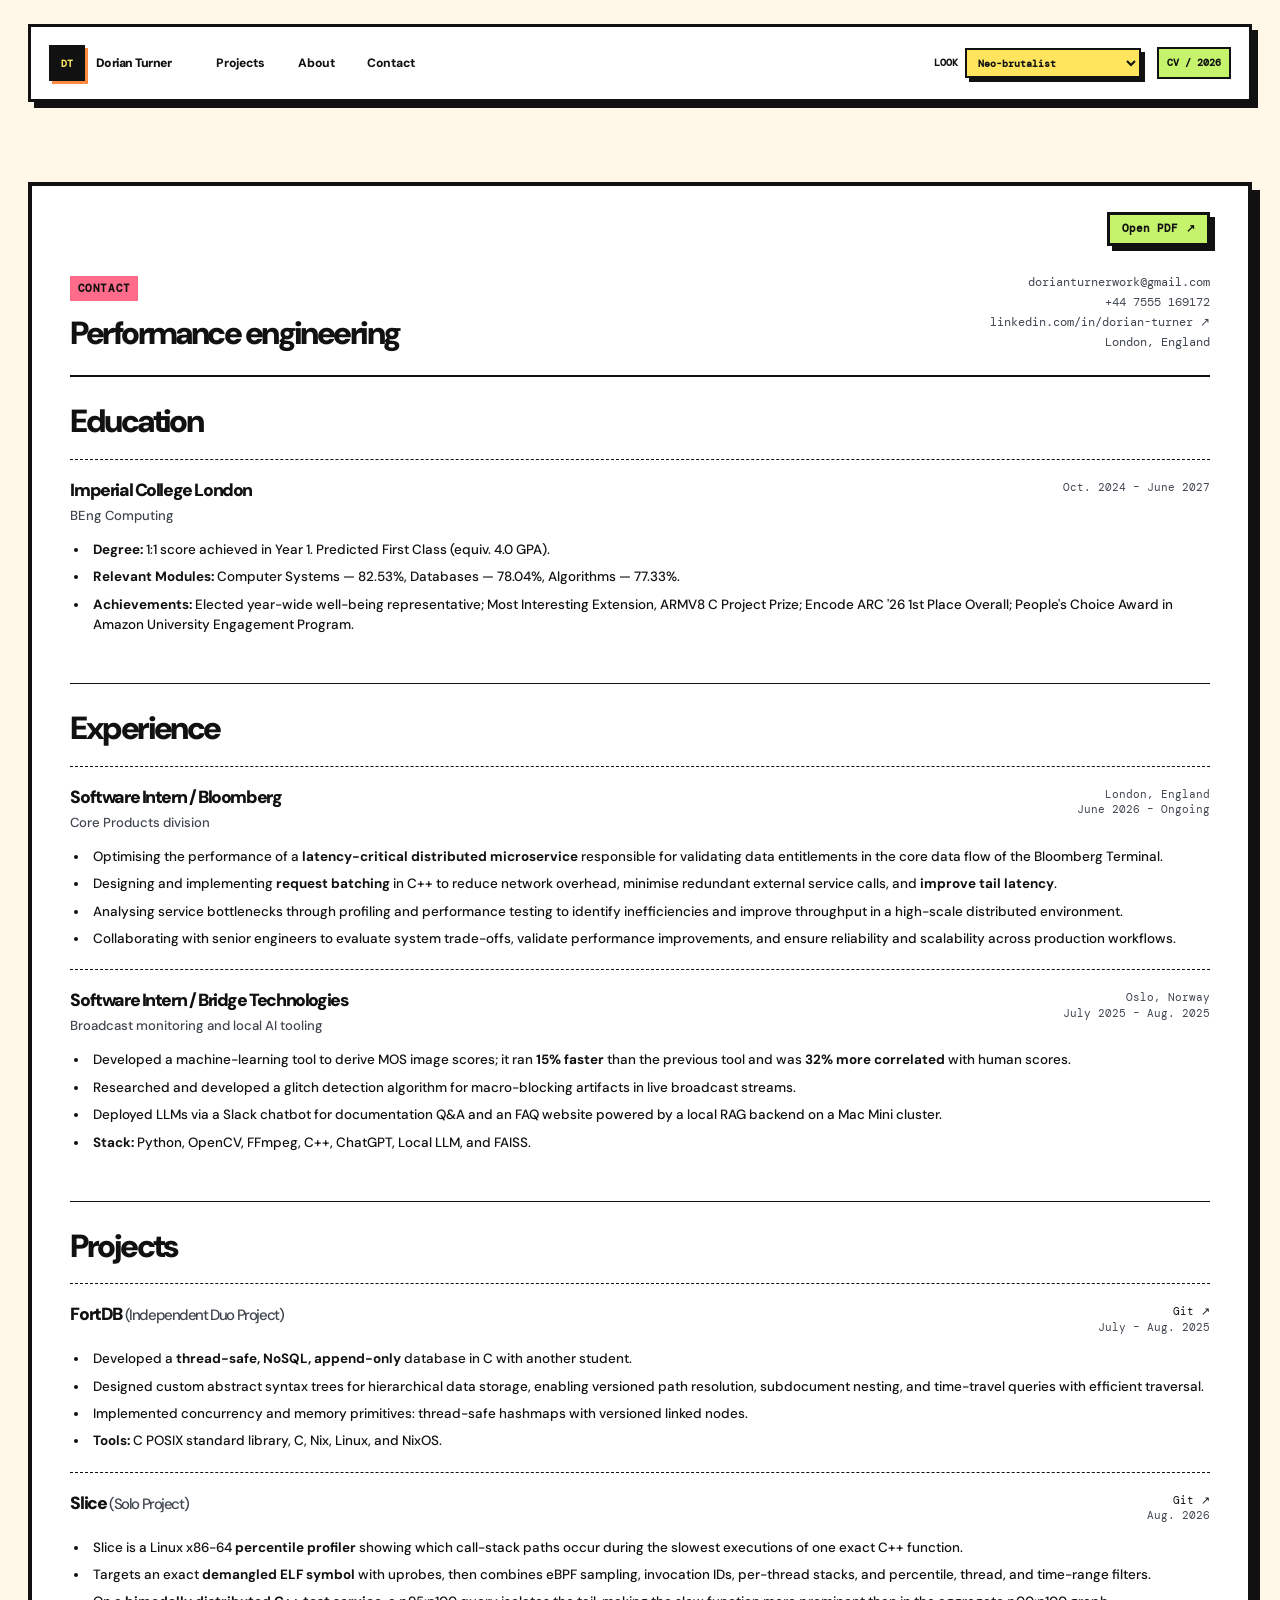
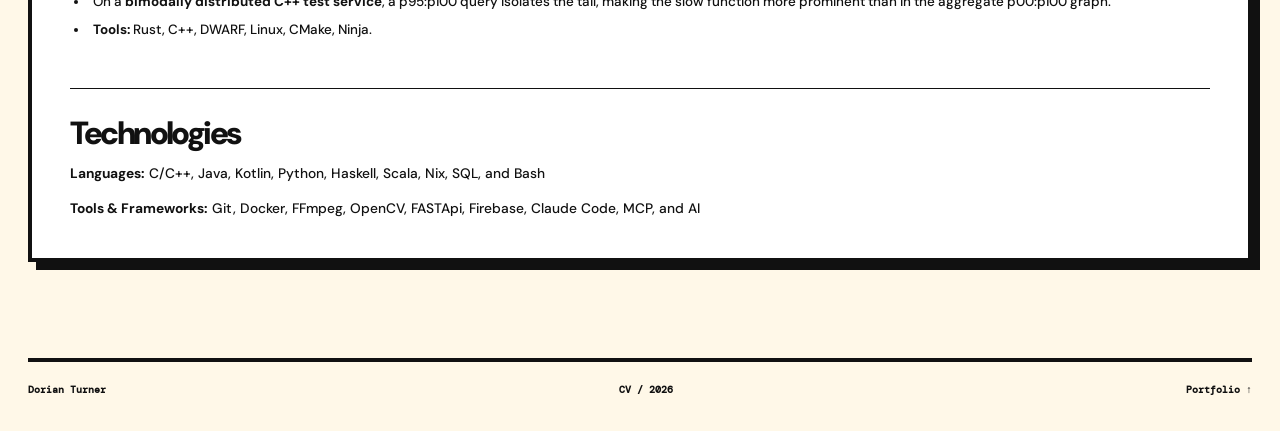
==== commit 9b0c0350: "Simplify CV page layout" ====
--- a/cv.html
+++ b/cv.html
@@ -31,19 +31,8 @@
   </header>
 
   <main class="cv-page">
-    <section class="cv-hero" aria-labelledby="cv-title">
-      <div>
-        <p class="section-label">Curriculum vitae / performance engineering</p>
-        <h1 id="cv-title">Dorian Turner</h1>
-        <p class="cv-lede">Computing student and performance engineer working on latency-critical systems, compilers, and practical tools.</p>
-      </div>
-      <div class="cv-actions">
-        <a class="cv-chip" href="assets/cv/performance-engineering.pdf" target="_blank" rel="noopener noreferrer">Open PDF <span aria-hidden="true">↗</span></a>
-        <a class="cv-chip cv-chip-secondary" href="assets/cv/performance-engineering.pdf" download>Download PDF <span aria-hidden="true">↓</span></a>
-      </div>
-    </section>
-
     <article class="cv-sheet">
+      <a class="cv-chip cv-pdf-action" href="assets/cv/performance-engineering.pdf" target="_blank" rel="noopener noreferrer">Open PDF <span aria-hidden="true">↗</span></a>
       <header class="cv-contact">
         <div><p class="section-label">Contact</p><h2>Performance engineering</h2></div>
         <div class="cv-contact-links"><a href="mailto:dorianturnerwork@gmail.com">dorianturnerwork@gmail.com</a><a href="tel:+447555169172">+44 7555 169172</a><a href="https://www.linkedin.com/in/dorian-turner/" target="_blank" rel="noopener noreferrer">linkedin.com/in/dorian-turner ↗</a><span>London, England</span></div>
--- a/styles/theme-layout.css
+++ b/styles/theme-layout.css
@@ -133,7 +133,78 @@
   min-height: 180px;
 }
 
+/* Slice overview: keep the motivation and investigation loop in one bounded widget. */
+html[data-theme] .slice-overview-widget {
+  display: grid;
+  grid-template-columns: minmax(0, .9fr) minmax(0, 1.6fr);
+  gap: 1rem;
+}
+
+html[data-theme] .slice-overview-copy,
+html[data-theme] .slice-overview-step {
+  display: grid;
+  align-content: start;
+  gap: .8rem;
+  min-width: 0;
+  padding: 1rem;
+  border: 1px solid var(--line);
+  background: var(--paper);
+}
+
+html[data-theme] .slice-overview-copy .phase-source,
+html[data-theme] .slice-overview-step > span {
+  margin: 0;
+  color: var(--blue-ink);
+  font: .65rem var(--mono);
+  text-transform: uppercase;
+}
+
+html[data-theme] .slice-overview-lead {
+  margin: 0;
+  font: 700 clamp(1.25rem, 2.3vw, 2rem)/1.1 var(--sans);
+  letter-spacing: -.04em;
+}
+
+html[data-theme] .slice-overview-context,
+html[data-theme] .slice-overview-step p {
+  margin: 0;
+  color: var(--muted);
+  font-size: .84rem;
+  line-height: 1.5;
+}
+
+html[data-theme] .slice-overview-flow {
+  display: grid;
+  grid-template-columns: repeat(3, minmax(0, 1fr));
+  gap: .75rem;
+}
+
+html[data-theme] .slice-overview-step {
+  gap: .55rem;
+  min-height: 150px;
+}
+
+html[data-theme] .slice-overview-step > span { color: var(--blue-ink); }
+
+html[data-theme] .slice-overview-step h3 {
+  margin: 0;
+  font: 700 1.1rem/1.05 var(--sans);
+  letter-spacing: -.04em;
+}
+
 @media (max-width: 760px) {
+  html[data-theme]:not([data-theme="neo"]) .about-card {
+    min-height: 220px;
+    padding: 1rem 1.15rem;
+  }
+
+  html[data-theme]:not([data-theme="neo"]) .about-card-label { margin-bottom: 1rem; }
+
+  html[data-theme]:not([data-theme="neo"]) .about-card p {
+    font-size: .92rem;
+    line-height: 1.45;
+  }
+
   html[data-theme]:not([data-theme="neo"]) .project-main .widget-shell,
   html[data-theme]:not([data-theme="neo"]) .project-main .fortdb-diagram {
     padding: .9rem;
@@ -147,4 +218,26 @@
   }
 
   html[data-theme="mono"] .project-main .widget-shell { padding-top: 2.4rem; }
-}
+
+  html[data-theme] .slice-overview-widget { grid-template-columns: 1fr; }
+
+  html[data-theme] .slice-overview-flow { grid-template-columns: repeat(3, minmax(0, 1fr)); }
+}
+
+@media (min-width: 761px) {
+  html[data-theme]:not([data-theme="neo"]) .about-card {
+    min-height: 220px;
+    padding: 1rem 1.15rem;
+  }
+
+  html[data-theme]:not([data-theme="neo"]) .about-card-label { margin-bottom: 1rem; }
+
+  html[data-theme]:not([data-theme="neo"]) .about-card p {
+    font-size: .92rem;
+    line-height: 1.45;
+  }
+}
+
+@media (max-width: 520px) {
+  html[data-theme] .slice-overview-flow { grid-template-columns: 1fr; }
+}
--- a/styles/cv.css
+++ b/styles/cv.css
@@ -4,11 +4,8 @@
 .cv-chip:hover { background: var(--pink); color: var(--ink); transform: translate(-2px, -2px); box-shadow: 6px 6px 0 var(--ink); }
 
 .cv-page { padding-top: 2.5rem; }
-.cv-hero { display: flex; align-items: end; justify-content: space-between; gap: 3rem; padding: 3rem; border: 2px solid var(--line); background: var(--blue); background: color-mix(in srgb, var(--blue) 28%, var(--paper)); }
-.cv-hero h1 { margin-bottom: .75rem; font: 900 clamp(3.2rem, 8vw, 7rem)/.86 var(--sans); letter-spacing: -.08em; }
-.cv-lede { max-width: 38rem; margin: 0; color: var(--muted); font-size: 1.05rem; }
-.cv-actions { display: flex; flex-wrap: wrap; justify-content: flex-end; gap: .75rem; }
-.cv-sheet { margin-top: 2rem; padding: clamp(1.25rem, 3vw, 3rem); border: 2px solid var(--line); background: var(--paper); }
+.cv-sheet { position: relative; margin-top: 0; padding: clamp(4.5rem, 7vw, 5.5rem) clamp(1.25rem, 3vw, 3rem) clamp(1.25rem, 3vw, 3rem); border: 2px solid var(--line); background: var(--paper); }
+.cv-pdf-action { position: absolute; top: clamp(1.25rem, 2vw, 2rem); right: clamp(1.25rem, 3vw, 3rem); }
 .cv-contact { display: grid; grid-template-columns: 1fr 1.2fr; gap: 2rem; padding-bottom: 1.5rem; border-bottom: 2px solid var(--line); }
 .cv-contact h2, .cv-section h2 { margin-bottom: 0; font: 800 clamp(1.6rem, 3vw, 2.5rem)/1 var(--sans); letter-spacing: -.06em; }
 .cv-contact-links { display: grid; align-content: end; justify-items: end; gap: .25rem; color: var(--muted); font: .72rem/1.4 var(--mono); text-align: right; }
@@ -29,9 +26,7 @@
 .cv-entry li::marker { color: var(--blue-ink); }
 .cv-technologies p { margin: .75rem 0 0; font-size: .86rem; }
 
-html[data-theme="neo"] .cv-hero,
 html[data-theme="neo"] .cv-sheet { border: 4px solid var(--ink); background: #ffffff; box-shadow: 8px 8px 0 var(--ink); }
-html[data-theme="neo"] .cv-hero { background: var(--blue); }
 html[data-theme="neo"] .cv-sheet { background: #ffffff; }
 html[data-theme="neo"] .cv-chip { border: 3px solid var(--ink); box-shadow: 5px 5px 0 var(--ink); }
 html[data-theme="neo"] .cv-chip:hover { box-shadow: 8px 8px 0 var(--ink); }
@@ -39,12 +34,10 @@
 html[data-theme="neo"] .cv-contact h2,
 html[data-theme="neo"] .cv-section h2 { font-family: var(--sans); font-weight: 900; }
 
-html[data-theme="fungus"] .cv-hero,
 html[data-theme="fungus"] .cv-sheet { border: 1px solid rgba(181, 226, 178, .36); border-radius: 24px 14px 28px 18px; background: rgba(9, 31, 21, .48); box-shadow: 0 22px 60px rgba(0, 0, 0, .2), inset 0 1px rgba(255, 255, 255, .12); backdrop-filter: blur(18px); }
 html[data-theme="fungus"] .cv-chip { border-color: rgba(190, 231, 178, .5); border-radius: 999px; background: rgba(130, 190, 111, .22); color: #e8f7df; box-shadow: 0 8px 24px rgba(0, 0, 0, .18); }
 html[data-theme="fungus"] .cv-chip:hover { background: rgba(185, 225, 161, .35); transform: translateY(-2px); box-shadow: 0 12px 28px rgba(0, 0, 0, .25); }
 
-html[data-theme="mono"] .cv-hero,
 html[data-theme="mono"] .cv-sheet { border: 2px outset #fff; border-radius: 0; background: #c0c0c0; box-shadow: 4px 4px #000; }
 html[data-theme="mono"] .cv-chip { border: 2px outset #fff; border-radius: 0; background: #c0c0c0; box-shadow: 3px 3px #000; }
 html[data-theme="mono"] .cv-chip:hover { border-style: inset; transform: translate(2px, 2px); box-shadow: 1px 1px #000; }
@@ -52,24 +45,24 @@
 html[data-theme="mono"] .cv-contact h2,
 html[data-theme="mono"] .cv-section h2 { font-family: var(--gui); }
 
-html[data-theme="web1"] .cv-hero,
 html[data-theme="web1"] .cv-sheet { border: 2px ridge #fff; border-radius: 0; background: #fff; box-shadow: 5px 5px #666; }
 html[data-theme="web1"] .cv-chip { border: 2px outset #fff; border-radius: 0; background: #ffff00; color: #000080; box-shadow: none; font-family: "Times New Roman", serif; }
 html[data-theme="web1"] .cv-chip:hover { background: #00ffff; color: #000080; transform: none; }
 
-html[data-theme="retro"] .cv-hero,
 html[data-theme="retro"] .cv-sheet { border: 2px solid var(--ink); background: #f8eed8; box-shadow: 7px 7px 0 var(--ink); }
 html[data-theme="retro"] .cv-chip { background: var(--orange); box-shadow: 4px 4px 0 var(--ink); }
 
-html[data-theme="eyesore"] .cv-hero,
 html[data-theme="eyesore"] .cv-sheet { border: 8px double #00ff00; background: #ffff00; box-shadow: 14px 14px 0 #ff00ff; }
 html[data-theme="eyesore"] .cv-chip { border: 6px dotted #0000ff; background: #ff00ff; color: #00ff00; box-shadow: 7px 7px 0 #00ffff; }
 
 @media (max-width: 760px) {
-  .cv-hero, .cv-contact { grid-template-columns: 1fr; display: grid; gap: 1.5rem; }
-  .cv-hero { padding: 1.25rem; }
-  .cv-actions { justify-content: flex-start; }
+  .cv-contact { grid-template-columns: 1fr; display: grid; gap: 1.5rem; }
   .cv-contact-links { justify-items: start; text-align: left; }
   .cv-entry-heading { display: grid; gap: .5rem; }
   .cv-entry time { text-align: left; }
 }
+
+/* Keep CV headings compact even when the active theme uses oversized site headings. */
+html[data-theme] .cv-page h1 { font-size: clamp(2rem, 5vw, 3.75rem); line-height: .95; }
+html[data-theme] .cv-page h2 { font-size: clamp(1.35rem, 2.5vw, 2rem); line-height: 1.05; }
+html[data-theme] .cv-page h3 { font-size: 1.1rem; line-height: 1.2; }
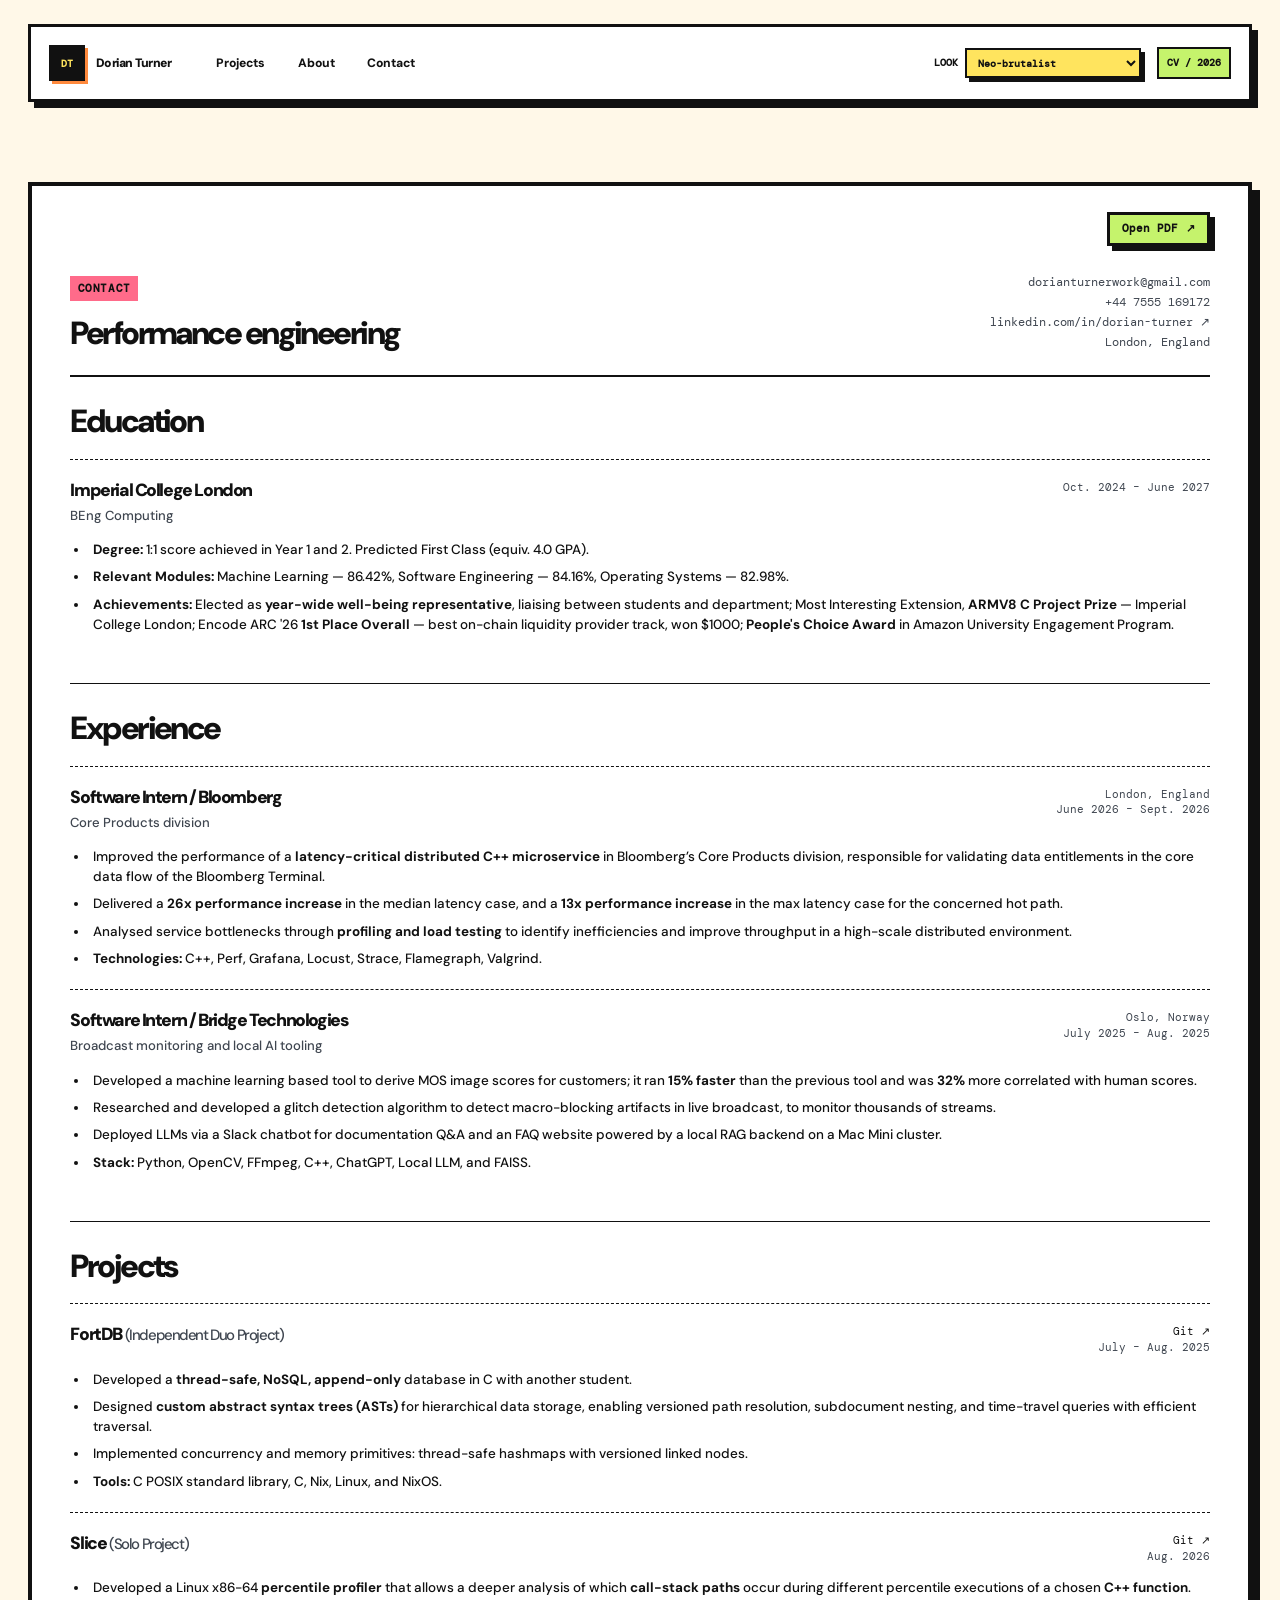
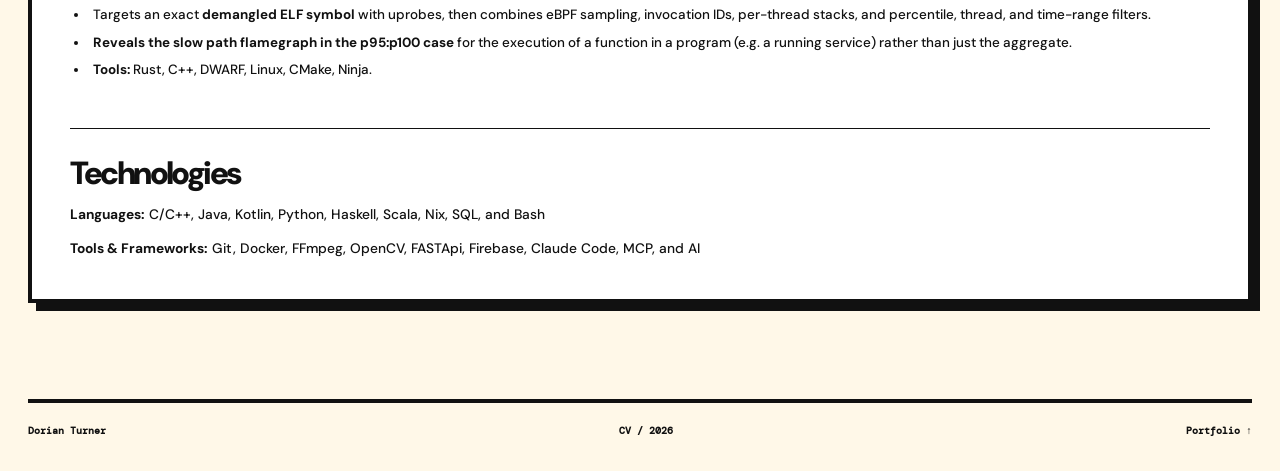
==== commit f025aff8: "Update website CV with performance engineering version" ====
--- a/cv.html
+++ b/cv.html
@@ -43,9 +43,9 @@
         <article class="cv-entry">
           <div class="cv-entry-heading"><div><h3>Imperial College London</h3><p>BEng Computing</p></div><time>Oct. 2024 – June 2027</time></div>
           <ul>
-            <li><strong>Degree:</strong> 1:1 score achieved in Year 1. Predicted First Class (equiv. 4.0 GPA).</li>
-            <li><strong>Relevant Modules:</strong> Computer Systems — 82.53%, Databases — 78.04%, Algorithms — 77.33%.</li>
-            <li><strong>Achievements:</strong> Elected year-wide well-being representative; Most Interesting Extension, ARMV8 C Project Prize; Encode ARC '26 1st Place Overall; People's Choice Award in Amazon University Engagement Program.</li>
+            <li><strong>Degree:</strong> 1:1 score achieved in Year 1 and 2. Predicted First Class (equiv. 4.0 GPA).</li>
+            <li><strong>Relevant Modules:</strong> Machine Learning — 86.42%, Software Engineering — 84.16%, Operating Systems — 82.98%.</li>
+            <li><strong>Achievements:</strong> Elected as <strong>year-wide well-being representative</strong>, liaising between students and department; Most Interesting Extension, <strong>ARMV8 C Project Prize</strong> — Imperial College London; Encode ARC '26 <strong>1st Place Overall</strong> — best on-chain liquidity provider track, won $1000; <strong>People's Choice Award</strong> in Amazon University Engagement Program.</li>
           </ul>
         </article>
       </section>
@@ -53,19 +53,19 @@
       <section class="cv-section" aria-labelledby="cv-experience-title">
         <h2 id="cv-experience-title">Experience</h2>
         <article class="cv-entry">
-          <div class="cv-entry-heading"><div><h3>Software Intern / Bloomberg</h3><p>Core Products division</p></div><time>London, England<br>June 2026 – Ongoing</time></div>
+          <div class="cv-entry-heading"><div><h3>Software Intern / Bloomberg</h3><p>Core Products division</p></div><time>London, England<br>June 2026 – Sept. 2026</time></div>
           <ul>
-            <li>Optimising the performance of a <strong>latency-critical distributed microservice</strong> responsible for validating data entitlements in the core data flow of the Bloomberg Terminal.</li>
-            <li>Designing and implementing <strong>request batching</strong> in C++ to reduce network overhead, minimise redundant external service calls, and <strong>improve tail latency</strong>.</li>
-            <li>Analysing service bottlenecks through profiling and performance testing to identify inefficiencies and improve throughput in a high-scale distributed environment.</li>
-            <li>Collaborating with senior engineers to evaluate system trade-offs, validate performance improvements, and ensure reliability and scalability across production workflows.</li>
+            <li>Improved the performance of a <strong>latency-critical distributed C++ microservice</strong> in Bloomberg’s Core Products division, responsible for validating data entitlements in the core data flow of the Bloomberg Terminal.</li>
+            <li>Delivered a <strong>26x performance increase</strong> in the median latency case, and a <strong>13x performance increase</strong> in the max latency case for the concerned hot path.</li>
+            <li>Analysed service bottlenecks through <strong>profiling and load testing</strong> to identify inefficiencies and improve throughput in a high-scale distributed environment.</li>
+            <li><strong>Technologies:</strong> C++, Perf, Grafana, Locust, Strace, Flamegraph, Valgrind.</li>
           </ul>
         </article>
         <article class="cv-entry">
           <div class="cv-entry-heading"><div><h3>Software Intern / Bridge Technologies</h3><p>Broadcast monitoring and local AI tooling</p></div><time>Oslo, Norway<br>July 2025 – Aug. 2025</time></div>
           <ul>
-            <li>Developed a machine-learning tool to derive MOS image scores; it ran <strong>15% faster</strong> than the previous tool and was <strong>32% more correlated</strong> with human scores.</li>
-            <li>Researched and developed a glitch detection algorithm for macro-blocking artifacts in live broadcast streams.</li>
+            <li>Developed a machine learning based tool to derive MOS image scores for customers; it ran <strong>15% faster</strong> than the previous tool and was <strong>32%</strong> more correlated with human scores.</li>
+            <li>Researched and developed a glitch detection algorithm to detect macro-blocking artifacts in live broadcast, to monitor thousands of streams.</li>
             <li>Deployed LLMs via a Slack chatbot for documentation Q&amp;A and an FAQ website powered by a local RAG backend on a Mac Mini cluster.</li>
             <li><strong>Stack:</strong> Python, OpenCV, FFmpeg, C++, ChatGPT, Local LLM, and FAISS.</li>
           </ul>
@@ -78,7 +78,7 @@
           <div class="cv-entry-heading"><div><h3>FortDB <span>(Independent Duo Project)</span></h3></div><time><a href="https://github.com/dorianturner/fortdb" target="_blank" rel="noopener noreferrer">Git ↗</a><br>July – Aug. 2025</time></div>
           <ul>
             <li>Developed a <strong>thread-safe, NoSQL, append-only</strong> database in C with another student.</li>
-            <li>Designed custom abstract syntax trees for hierarchical data storage, enabling versioned path resolution, subdocument nesting, and time-travel queries with efficient traversal.</li>
+            <li>Designed <strong>custom abstract syntax trees (ASTs)</strong> for hierarchical data storage, enabling versioned path resolution, subdocument nesting, and time-travel queries with efficient traversal.</li>
             <li>Implemented concurrency and memory primitives: thread-safe hashmaps with versioned linked nodes.</li>
             <li><strong>Tools:</strong> C POSIX standard library, C, Nix, Linux, and NixOS.</li>
           </ul>
@@ -86,9 +86,9 @@
         <article class="cv-entry">
           <div class="cv-entry-heading"><div><h3>Slice <span>(Solo Project)</span></h3></div><time><a href="https://github.com/dorianturner/slice" target="_blank" rel="noopener noreferrer">Git ↗</a><br>Aug. 2026</time></div>
           <ul>
-            <li>Slice is a Linux x86-64 <strong>percentile profiler</strong> showing which call-stack paths occur during the slowest executions of one exact C++ function.</li>
+            <li>Developed a Linux x86-64 <strong>percentile profiler</strong> that allows a deeper analysis of which <strong>call-stack paths</strong> occur during different percentile executions of a chosen <strong>C++ function</strong>.</li>
             <li>Targets an exact <strong>demangled ELF symbol</strong> with uprobes, then combines eBPF sampling, invocation IDs, per-thread stacks, and percentile, thread, and time-range filters.</li>
-            <li>On a <strong>bimodally distributed C++ test service</strong>, a p95:p100 query isolates the tail, making the slow function more prominent than in the aggregate p00:p100 graph.</li>
+            <li><strong>Reveals the slow path flamegraph in the p95:p100 case</strong> for the execution of a function in a program (e.g. a running service) rather than just the aggregate.</li>
             <li><strong>Tools:</strong> Rust, C++, DWARF, Linux, CMake, Ninja.</li>
           </ul>
         </article>
--- a/styles/widgets.css
+++ b/styles/widgets.css
@@ -73,7 +73,6 @@
 .write-path > div { display: grid; gap: .45rem; flex: 1; white-space: normal; }
 .write-path strong { font: 600 .92rem/1.2 var(--serif); }
 
-.harness-architecture { display: grid; gap: 1rem; }
 .architecture-row, .architecture-branch, .context-band { display: grid; align-items: stretch; gap: .7rem; }
 .architecture-row { grid-template-columns: 1fr auto 1fr auto 1fr; }
 .architecture-branch { grid-template-columns: repeat(2, 1fr); padding-left: 15%; }
--- a/styles/theme-layout.css
+++ b/styles/theme-layout.css
@@ -133,6 +133,30 @@
   min-height: 180px;
 }
 
+/* Non-Neo project cards: keep the repository action compact and docked right. */
+html[data-theme]:not([data-theme="neo"]) .index-card .card-actions {
+  display: flex;
+  align-items: center;
+  justify-content: space-between;
+  gap: .75rem;
+  margin-top: 1rem;
+  padding-top: .65rem;
+}
+
+html[data-theme]:not([data-theme="neo"]) .index-card .card-link {
+  flex: 1 1 auto;
+  min-width: 0;
+  padding-top: 0;
+  border-top: 0;
+}
+
+html[data-theme]:not([data-theme="neo"]) .index-card .card-git {
+  flex: 0 0 auto;
+  padding: .3rem .5rem;
+  font-size: .62rem;
+  line-height: 1;
+}
+
 /* Slice overview: keep the motivation and investigation loop in one bounded widget. */
 html[data-theme] .slice-overview-widget {
   display: grid;
